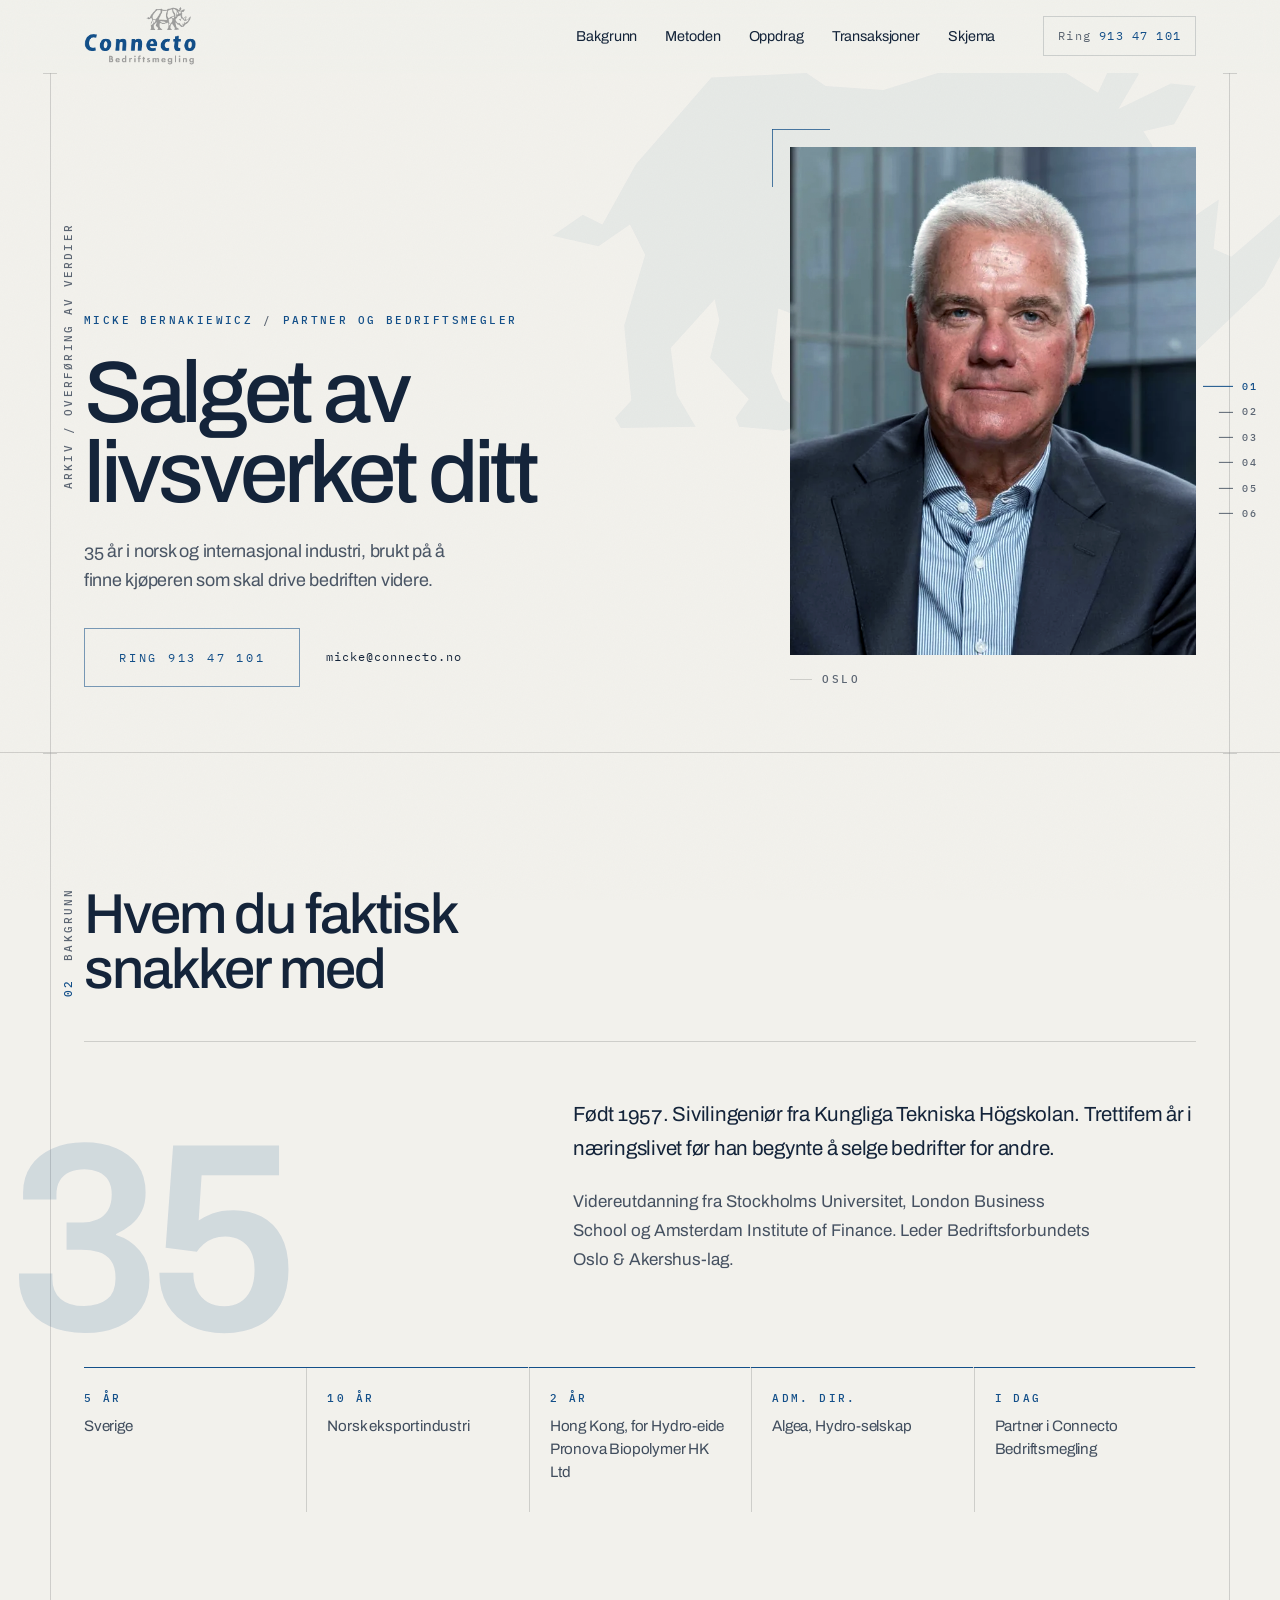
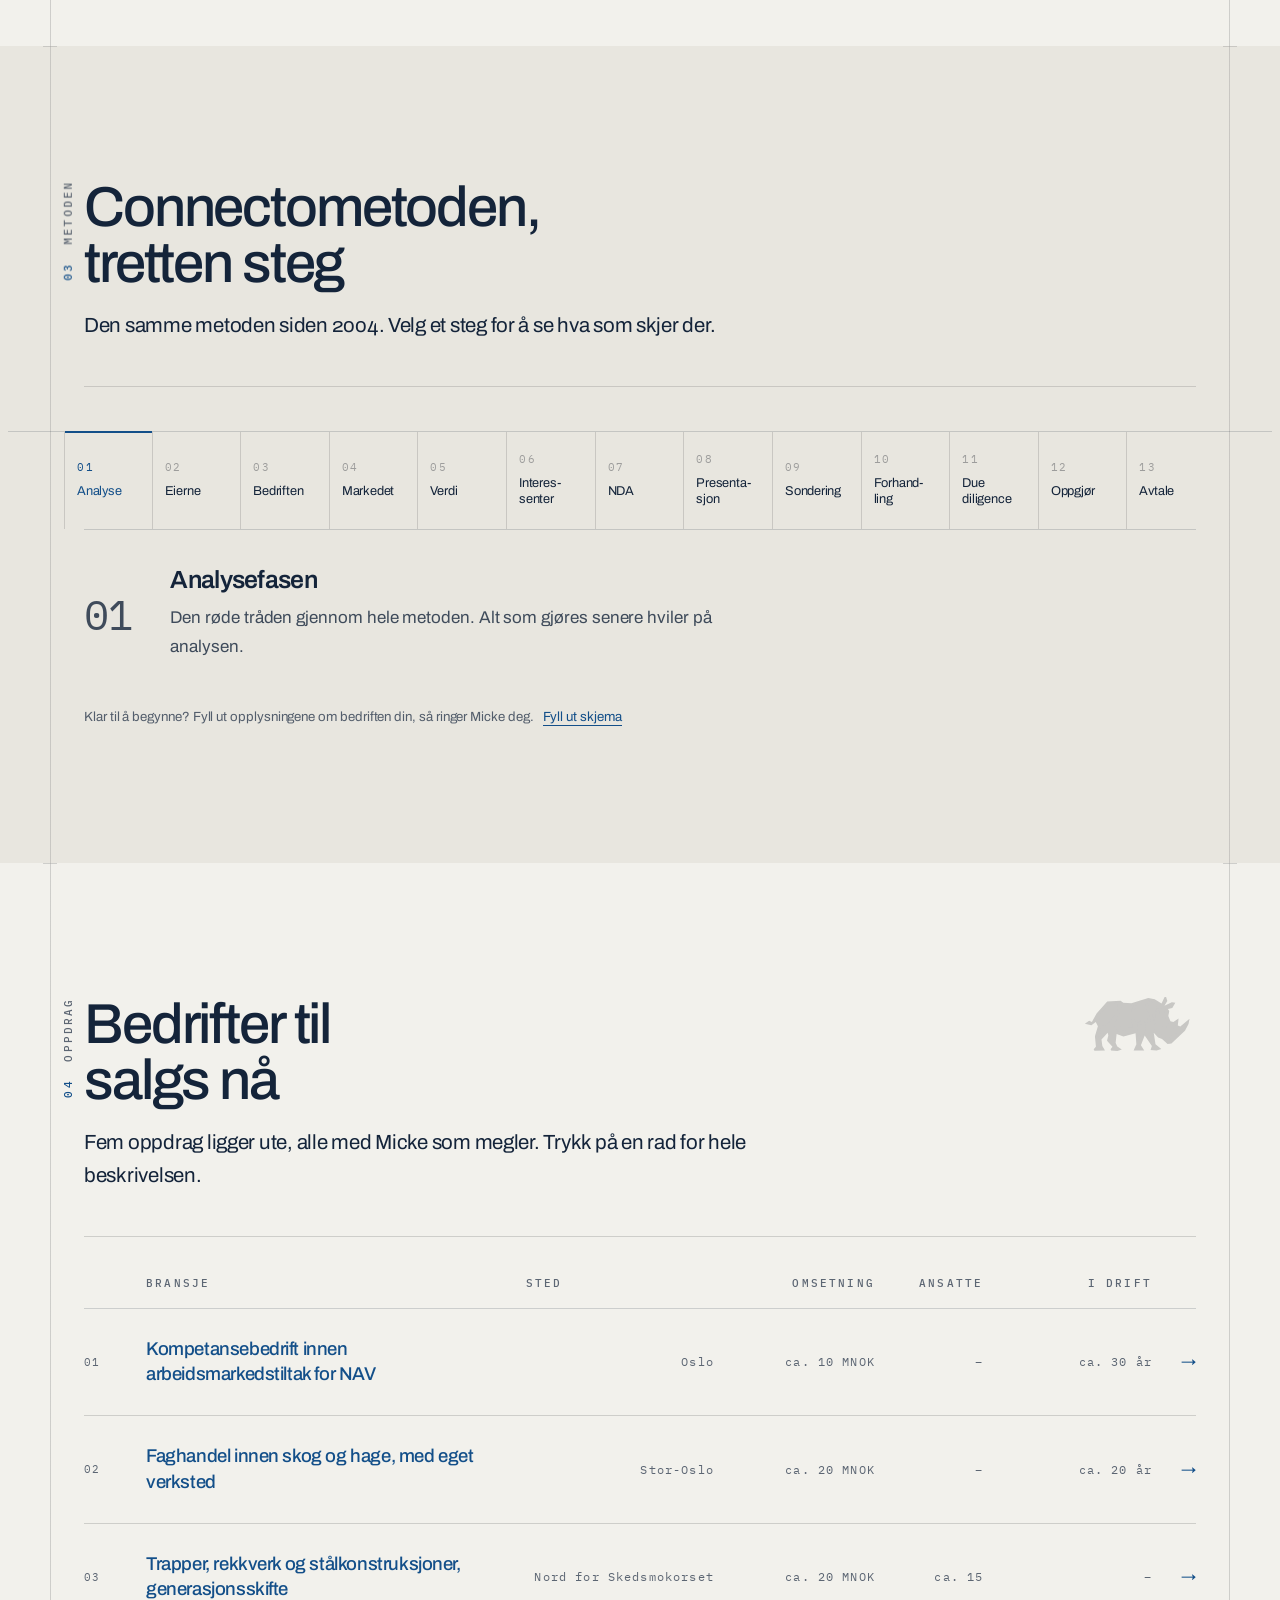
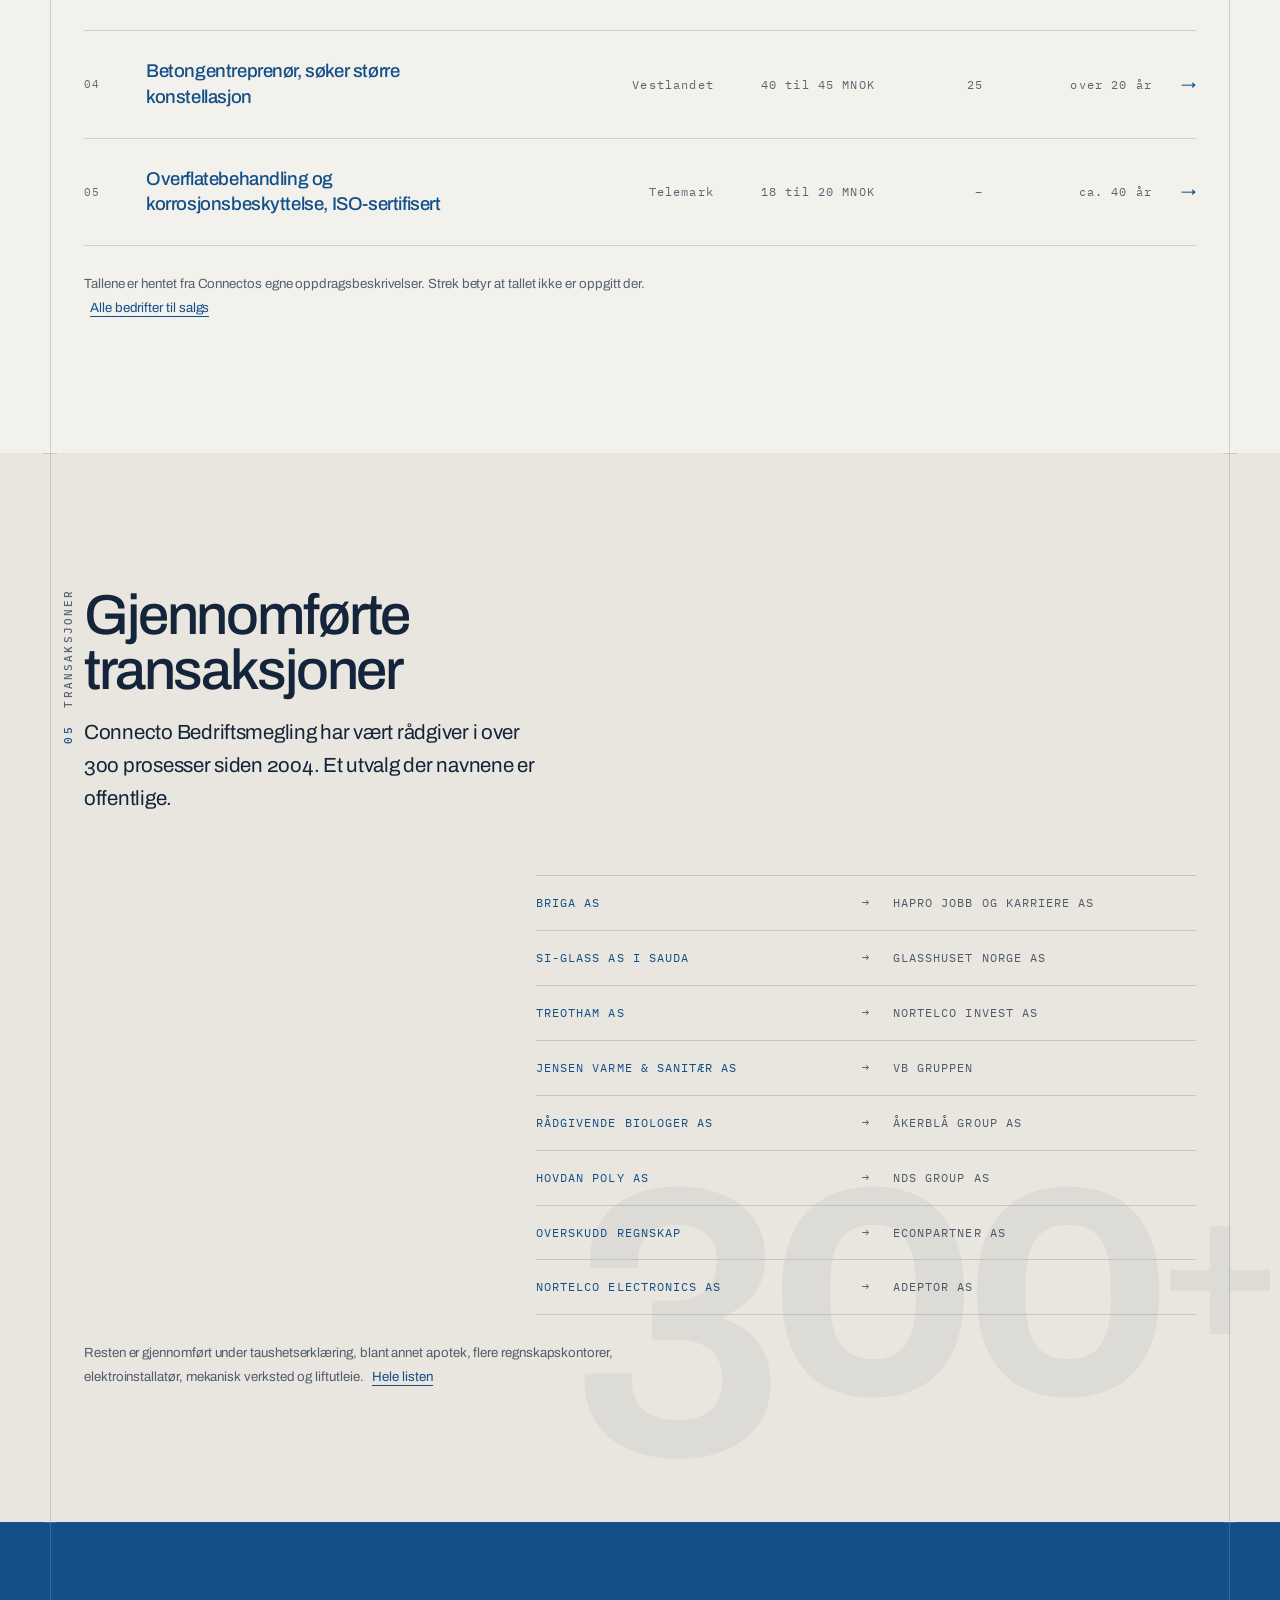
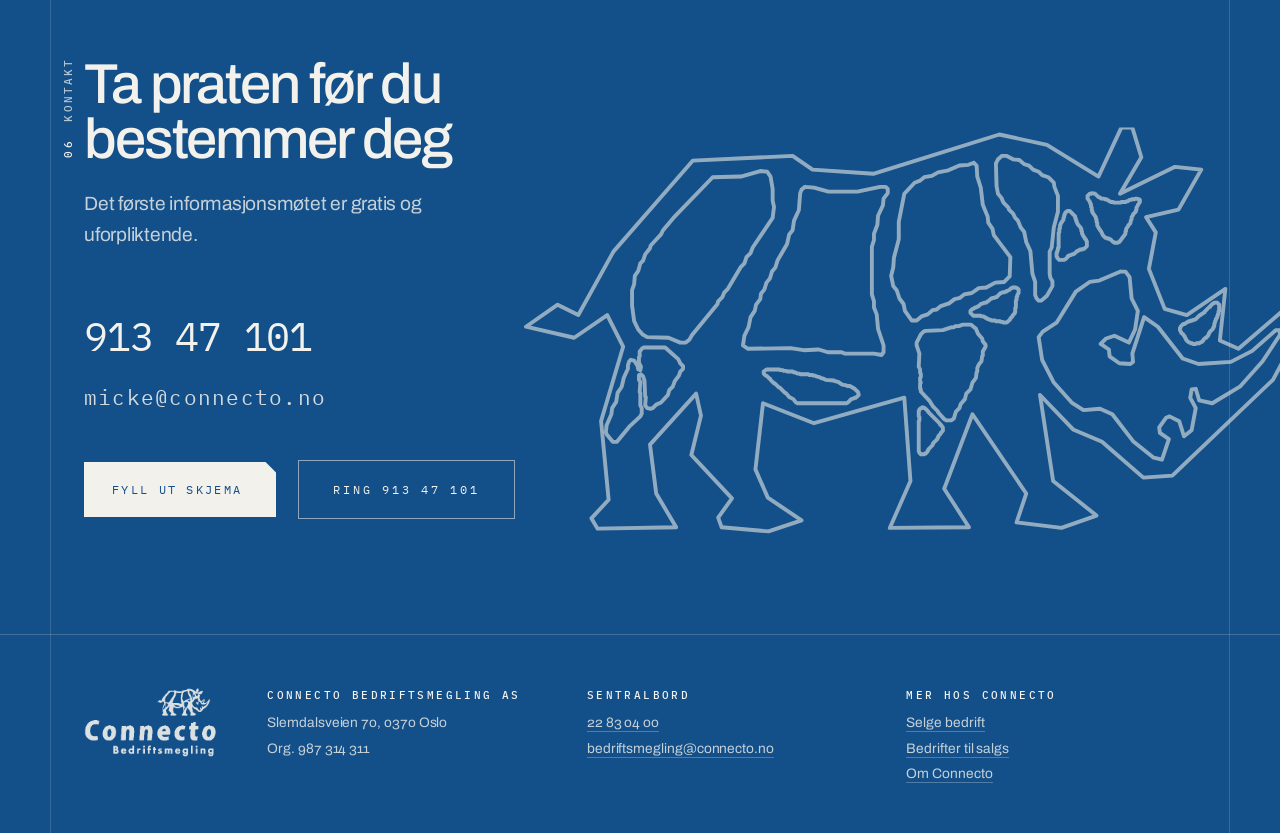
==== index.html @ c7e7b013 "Designutkast: profilside og selgerskjema for Micke Bernakiewicz" ====
<!doctype html>
<html lang="no">
<head>
<meta charset="utf-8">
<meta name="viewport" content="width=device-width, initial-scale=1">
<title>Micke Bernakiewicz, bedriftsmegler | Connecto Bedriftsmegling</title>
<meta name="description" content="Micke Bernakiewicz er partner og bedriftsmegler i Connecto Bedriftsmegling. 35 ar i norsk og internasjonal industri. Se aktive oppdrag, Connectometoden og ta kontakt direkte.">
<link rel="canonical" href="https://connecto.no/bedriftsmeglere/bedriftsmegler-micke-bernakiewicz/">
<meta property="og:type" content="profile">
<meta property="og:title" content="Micke Bernakiewicz, bedriftsmegler i Connecto">
<meta property="og:description" content="35 ar i norsk og internasjonal industri, brukt pa a finne kjoperen som skal drive bedriften videre.">
<meta property="og:image" content="https://connecto.no/bedriftsmeglere/bedriftsmegler-micke-bernakiewicz/assets/og.png">
<meta property="og:image:width" content="1200">
<meta property="og:image:height" content="630">
<meta property="og:url" content="https://connecto.no/bedriftsmeglere/bedriftsmegler-micke-bernakiewicz/">
<meta property="og:locale" content="nb_NO">
<meta name="robots" content="noindex, nofollow">
<meta name="theme-color" content="#F2F1EC">
<link rel="icon" href="assets/favicon.svg" type="image/svg+xml">
<link rel="icon" href="assets/favicon-32.png" sizes="32x32" type="image/png">
<link rel="apple-touch-icon" href="assets/apple-touch-icon.png" sizes="180x180">
<link rel="manifest" href="site.webmanifest">
<meta name="twitter:card" content="summary_large_image">
<meta name="twitter:title" content="Micke Bernakiewicz, bedriftsmegler i Connecto">
<meta name="twitter:description" content="35 ar i norsk og internasjonal industri, brukt pa a finne kjoperen som skal drive bedriften videre.">
<meta name="twitter:image" content="https://connecto.no/bedriftsmeglere/bedriftsmegler-micke-bernakiewicz/assets/og.png">
<link rel="preconnect" href="https://fonts.googleapis.com">
<link rel="preconnect" href="https://fonts.gstatic.com" crossorigin>
<link href="https://fonts.googleapis.com/css2?family=Archivo:wght@400;500;600;700&family=IBM+Plex+Mono:wght@400;500&display=swap" rel="stylesheet">
<link rel="stylesheet" href="styles.css">
<script type="application/ld+json">
{
  "@context": "https://schema.org",
  "@type": "Person",
  "name": "Micke Bernakiewicz",
  "jobTitle": "Partner og bedriftsmegler",
  "telephone": "+47 913 47 101",
  "email": "micke@connecto.no",
  "url": "https://connecto.no/bedriftsmeglere/bedriftsmegler-micke-bernakiewicz/",
  "image": "https://connecto.no/bedriftsmegling/wp-content/uploads/2022/09/Micke-Bernakiewicz-800x800.jpg",
  "alumniOf": [
    {"@type":"CollegeOrUniversity","name":"Kungliga Tekniska H\u00f6gskolan"},
    {"@type":"CollegeOrUniversity","name":"London Business School"},
    {"@type":"CollegeOrUniversity","name":"Amsterdam Institute of Finance"},
    {"@type":"CollegeOrUniversity","name":"Stockholms Universitet"}
  ],
  "worksFor": {
    "@type": "ProfessionalService",
    "name": "Connecto Bedriftsmegling AS",
    "identifier": "987314311",
    "foundingDate": "2004-09-14",
    "telephone": "+47 22 83 04 00",
    "email": "bedriftsmegling@connecto.no",
    "url": "https://connecto.no/",
    "areaServed": "NO",
    "address": {
      "@type": "PostalAddress",
      "streetAddress": "Slemdalsveien 70",
      "postalCode": "0370",
      "addressLocality": "Oslo",
      "addressCountry": "NO"
    }
  }
}
</script>
</head>
<body>

<a class="skip" href="#hovedinnhold">Hopp til innhold</a>

<header class="nav" id="nav">
  <div class="nav__in">
    <a class="nav__logo" href="https://connecto.no/" aria-label="Connecto Bedriftsmegling, til forsiden">
      <img src="assets/logo.png" alt="Connecto Bedriftsmegling" width="180" height="97">
    </a>
    <nav class="nav__links" aria-label="Seksjoner">
      <a href="#bakgrunn">Bakgrunn</a>
      <a href="#metoden">Metoden</a>
      <a href="#oppdrag">Oppdrag</a>
      <a href="#transaksjoner">Transaksjoner</a>
      <a href="skjema.html">Skjema</a>
    </nav>
    <a class="nav__tel" href="tel:+4791347101"><span class="nav__tel-lbl">Ring</span> 913 47 101</a>
  </div>
</header>

<aside class="railidx" aria-hidden="true">
  <ol>
    <li data-i="01"><span></span>01</li>
    <li data-i="02"><span></span>02</li>
    <li data-i="03"><span></span>03</li>
    <li data-i="04"><span></span>04</li>
    <li data-i="05"><span></span>05</li>
    <li data-i="06"><span></span>06</li>
  </ol>
</aside>

<main id="hovedinnhold">

<!-- 01 HERO ------------------------------------------------------------- -->
<section class="hero" id="hero" data-sec="01">
  <div class="hero__rail" aria-hidden="true">ARKIV / OVERF&Oslash;RING AV VERDIER</div>

  <div class="hero__wm" aria-hidden="true" data-layer="3"><svg viewBox="0 0 156 78" xmlns="http://www.w3.org/2000/svg" fill="currentColor" fill-rule="evenodd" aria-hidden="true" focusable="false"><path d="M147.00,29.38 134.50,40.12 131.12,38.62 132.12,29.25 125.12,34.00 121.12,32.88 118.25,25.62 119.50,19.00 117.75,16.25 123.62,14.88 127.75,7.62 123.00,7.12 113.00,12.00 116.88,5.38 115.25,0.00 113.25,0.00 109.12,8.88 99.75,3.12 91.12,1.25 68.25,8.38 57.25,7.62 53.62,5.12 35.50,6.00 21.12,22.50 14.75,34.00 11.00,32.12 5.25,36.12 14.00,38.12 20.00,34.00 22.88,39.75 18.88,53.25 20.25,67.50 17.12,70.88 18.25,72.75 32.50,72.50 28.88,66.38 27.75,57.50 36.12,48.25 37.00,52.25 35.25,59.38 42.62,67.25 40.12,70.75 40.75,72.50 49.25,73.25 55.25,71.25 49.12,67.12 46.88,62.00 48.25,50.00 57.50,53.62 73.88,49.00 75.00,64.12 71.25,72.62 85.62,72.50 81.12,65.50 86.25,52.00 96.00,66.38 94.25,71.62 102.38,72.62 108.75,70.38 100.88,64.12 98.50,48.50 104.50,54.75 109.75,57.00 117.25,63.50 122.50,63.12 140.75,45.75 145.62,36.62Z"/><path d="M113.12,26.12 114.00,26.12 114.75,27.12 115.12,31.00 116.25,33.25 115.75,36.62 114.62,39.00 112.00,37.75 110.50,38.25 109.50,39.25 111.00,40.25 111.12,41.50 112.88,42.75 114.88,42.88 115.38,42.50 115.25,41.00 117.38,34.38 119.88,36.12 124.38,41.88 127.25,42.88 133.12,42.50 137.00,40.50 141.25,36.75 142.00,36.75 142.00,37.62 138.88,42.38 134.75,47.00 129.75,50.00 127.38,49.50 126.75,47.38 126.00,47.50 125.75,49.00 126.75,50.88 126.00,54.88 124.62,56.00 123.75,53.25 122.00,52.38 121.38,52.62 120.12,54.38 120.25,55.38 121.88,56.50 120.62,60.25 119.12,59.88 115.38,56.88 111.62,52.00 109.38,51.00 106.38,51.25 104.25,49.88 101.00,46.25 98.88,42.12 98.25,38.00 99.00,37.00 101.50,35.38 105.00,29.75 107.50,28.00 109.25,27.75Z"/><path d="M55.88,10.75 57.50,10.88 60.12,11.62 65.38,11.62 69.50,10.75 70.50,10.75 70.88,11.12 70.88,11.88 70.12,12.88 70.00,14.12 69.12,16.00 69.00,17.62 68.38,19.25 68.38,20.38 68.00,21.62 68.00,30.25 68.38,31.50 68.38,32.62 68.88,33.88 69.12,36.50 70.12,39.50 70.12,40.75 69.75,41.25 68.38,41.00 63.12,41.00 62.50,40.75 60.00,40.75 58.38,40.25 55.62,40.38 53.25,40.00 45.50,40.12 44.62,39.50 44.88,37.75 45.62,36.25 46.00,34.38 46.75,33.25 47.00,32.12 47.75,31.12 47.88,30.12 48.50,29.38 48.88,28.12 49.50,27.38 49.88,26.12 50.50,25.38 50.88,24.12 52.62,21.12 53.00,19.38 53.62,18.62 53.88,16.88 54.75,15.00 55.00,11.88 55.25,11.25Z"/><path d="M49.00,8.00 49.62,8.88 50.00,11.12 50.00,13.25 50.25,14.38 50.00,16.38 46.38,21.75 46.00,22.75 45.25,23.50 44.88,24.62 44.25,25.25 41.88,29.25 41.25,29.88 40.88,30.75 40.12,31.50 40.00,32.00 35.38,37.62 34.88,38.50 34.25,39.00 33.25,39.00 31.12,38.12 27.25,38.00 26.38,37.50 25.62,36.62 24.88,35.12 24.50,32.25 24.50,29.50 24.88,28.38 25.00,26.88 25.62,26.00 26.00,24.62 26.50,24.12 26.88,23.00 27.75,21.88 27.88,21.38 29.75,19.38 30.12,18.62 32.00,16.38 39.12,9.00 44.25,8.88 47.75,7.88Z"/><path d="M86.50,6.38 87.00,6.88 87.12,8.88 87.75,10.88 88.12,14.00 89.00,16.12 89.12,17.25 89.88,18.38 90.12,19.50 93.12,23.50 93.00,27.00 92.00,28.00 90.38,28.12 88.75,29.00 87.38,29.12 86.12,30.00 84.75,30.25 84.00,30.88 83.00,31.12 82.00,31.88 80.50,32.38 79.75,33.00 79.00,33.12 78.12,33.88 77.00,34.25 76.12,35.00 75.25,35.00 74.00,33.25 73.75,32.00 73.00,31.00 72.50,29.50 71.88,28.75 71.50,26.88 71.88,25.38 72.00,23.62 72.88,20.25 72.88,17.12 73.88,12.00 75.75,10.00 76.75,9.62 77.50,9.00 78.88,8.75 80.00,8.12 81.88,7.75 83.88,6.88 85.50,6.75Z"/><path d="M91.62,5.12 92.38,5.12 93.62,5.75 94.75,5.88 95.62,6.62 96.50,6.88 97.25,7.62 98.25,8.00 98.88,8.62 100.00,9.00 101.00,10.00 101.12,10.75 101.75,12.38 101.75,15.25 101.00,18.12 100.62,21.75 100.25,22.50 100.25,26.50 100.38,27.25 100.75,27.88 100.75,28.75 99.75,30.50 98.75,31.38 98.25,31.38 97.88,31.00 97.62,30.38 97.62,28.00 97.12,26.50 96.75,22.38 96.00,20.75 95.62,18.88 95.00,18.12 94.50,16.88 94.00,16.38 93.62,15.62 92.88,14.88 92.75,14.50 91.88,13.62 91.50,12.75 90.88,12.00 90.62,10.62 90.50,6.50 90.88,5.75Z"/><path d="M86.00,35.75 86.88,36.50 87.25,37.38 88.00,38.25 88.12,38.75 88.62,39.38 88.62,39.75 88.12,40.62 88.12,41.38 88.00,41.50 87.88,42.38 87.38,43.00 87.12,43.62 87.12,44.25 87.00,44.38 86.88,45.38 86.25,46.25 85.88,47.50 85.12,48.25 84.88,49.25 84.12,50.12 83.88,50.88 83.25,51.50 82.88,52.75 82.38,53.12 81.50,53.12 81.12,52.88 80.00,51.62 80.00,51.50 79.12,50.62 78.50,49.62 76.88,47.88 76.88,47.50 76.75,47.38 76.75,46.38 76.88,46.25 76.75,46.00 76.75,45.38 76.88,45.25 76.88,44.62 76.75,44.50 76.75,43.88 76.50,43.38 76.62,41.00 76.12,39.50 76.12,39.00 76.88,37.50 77.38,37.00 77.75,36.88 80.88,36.75 82.38,36.25 82.75,36.25 83.25,36.00 83.75,36.00 84.50,35.75Z"/><path d="M32.88,42.00 33.25,42.75 33.75,43.25 33.75,43.75 33.25,44.25 33.00,45.00 32.25,46.00 31.88,47.00 31.25,47.62 31.00,48.50 29.75,49.88 28.88,50.25 28.25,50.88 27.88,51.00 27.25,50.88 26.88,50.38 27.00,48.88 26.88,48.75 26.75,45.88 26.50,45.12 26.12,44.75 25.75,44.88 25.75,45.75 26.00,46.12 25.88,48.00 26.00,48.12 26.00,50.38 26.25,50.88 26.25,51.88 26.00,52.38 24.00,54.25 21.75,57.00 21.00,57.00 19.88,55.62 19.75,55.25 19.88,54.00 20.75,52.00 20.88,50.88 21.62,49.75 21.88,48.12 22.62,47.00 23.00,45.38 23.75,43.75 23.75,43.12 24.00,42.38 24.25,42.12 24.88,42.25 25.50,43.25 25.62,43.88 26.00,44.00 26.12,43.38 25.75,42.62 25.75,41.62 25.88,41.50 25.88,40.62 26.38,40.00 26.62,39.88 30.50,39.88Z"/><path d="M48.38,44.25 48.88,43.88 51.25,43.88 51.38,44.00 51.88,44.00 52.00,44.12 52.50,44.12 52.62,44.25 53.62,44.25 53.75,44.38 54.00,44.38 54.50,44.62 54.88,44.62 55.00,44.75 56.50,44.75 56.62,44.88 57.25,44.88 57.38,45.00 57.75,45.00 57.88,45.12 58.50,45.25 58.88,45.50 59.12,45.50 59.62,45.75 61.12,45.88 61.25,46.00 61.88,46.12 62.62,46.62 63.38,46.75 63.50,46.88 64.00,46.88 64.88,47.38 65.50,48.00 65.62,48.50 65.12,49.00 64.88,49.00 64.75,49.12 64.25,49.25 63.62,49.88 63.38,50.00 54.50,50.00 54.25,49.88 53.75,49.25 53.00,48.88 52.38,48.12 52.25,48.12 51.25,47.12 51.12,47.12 50.38,46.38 50.25,46.38 49.62,45.75 49.50,45.50 49.38,45.50 48.88,45.00 48.75,45.00 48.38,44.62Z"/><path d="M107.50,12.00 107.75,12.00 107.88,11.88 108.50,12.00 109.12,12.62 109.25,12.62 109.62,12.88 110.12,12.88 110.25,13.00 110.50,13.00 111.38,13.50 111.75,13.50 111.88,13.62 113.12,13.62 113.25,13.50 114.00,13.50 114.12,13.38 114.38,13.38 114.75,13.12 115.00,13.12 115.12,13.00 115.62,13.00 115.75,12.88 116.12,12.88 116.25,13.00 116.50,13.00 116.62,13.12 116.62,13.50 116.25,14.00 116.25,14.12 116.00,14.50 116.00,14.88 115.88,15.00 115.88,15.25 115.38,15.75 115.38,15.88 115.12,16.25 115.12,16.62 115.00,16.75 114.88,17.38 114.50,17.75 114.50,17.88 114.12,18.38 114.12,18.75 114.00,18.88 114.00,19.25 112.88,20.75 112.75,20.75 112.62,20.88 112.00,20.88 111.88,20.75 111.75,20.75 111.25,20.25 111.12,20.25 111.00,20.12 110.75,20.12 110.62,20.00 110.38,20.00 109.88,19.50 109.62,18.88 109.38,18.62 109.38,18.50 109.12,18.25 109.12,18.12 108.88,17.75 108.88,17.25 108.75,17.12 108.75,16.62 108.62,16.50 108.62,16.25 108.00,15.38 108.00,15.12 107.88,15.00 107.88,14.50 107.75,14.38 107.75,13.88 107.62,13.75 107.50,13.38 107.12,12.88 107.12,12.38Z"/><path d="M94.62,29.38 94.62,30.00 94.38,30.38 94.38,30.62 94.25,30.75 94.25,31.25 94.12,31.38 94.12,32.62 94.00,32.75 94.00,33.50 93.88,33.62 93.88,33.75 93.50,34.12 93.50,34.25 93.12,34.62 93.12,34.75 92.62,35.25 92.50,35.25 92.38,35.38 91.88,35.38 91.75,35.25 91.38,35.25 91.25,35.12 90.50,35.12 90.38,35.00 89.75,35.00 89.62,34.88 89.38,34.88 89.25,34.75 89.00,34.75 88.75,34.50 88.62,34.50 88.25,34.25 87.88,34.25 87.75,34.12 86.38,34.12 85.88,33.62 85.88,33.25 86.25,32.88 86.38,32.88 86.75,32.62 87.00,32.62 87.25,32.38 87.38,32.38 87.75,32.00 87.88,32.00 88.00,31.88 88.25,31.88 88.38,31.75 88.75,31.75 89.00,31.50 89.12,31.50 89.62,31.00 89.75,31.00 89.88,30.88 90.25,30.88 90.38,30.75 90.62,30.75 91.38,30.00 91.50,30.00 91.62,29.88 92.00,29.88 92.12,29.75 92.38,29.75 92.50,29.62 92.88,29.50 93.25,29.12 93.38,29.12 93.50,29.00 94.12,29.00 94.25,29.12 94.38,29.12Z"/><path d="M103.88,15.12 104.88,16.12 104.88,16.38 105.00,16.50 105.00,16.75 105.12,16.88 105.12,17.12 105.25,17.25 105.25,17.38 105.38,17.50 105.38,17.62 105.88,18.12 105.88,18.25 106.00,18.38 106.00,18.75 106.12,18.88 106.12,19.25 106.25,19.38 106.25,19.50 106.38,19.62 106.38,19.75 106.62,20.00 106.62,20.12 106.88,20.38 106.88,20.50 107.00,20.62 107.00,21.50 106.50,22.00 106.25,22.00 106.12,22.12 105.75,22.12 105.62,22.25 105.50,22.25 105.38,22.38 105.25,22.38 104.75,22.88 104.62,22.88 104.50,23.00 104.25,23.00 104.12,23.12 103.88,23.12 103.75,23.25 103.62,23.25 103.50,23.38 103.50,23.50 103.12,23.88 103.00,23.88 102.88,24.00 102.00,24.00 101.62,23.62 101.62,23.50 101.50,23.38 101.50,22.75 101.62,22.62 101.62,22.38 101.75,22.25 101.75,21.88 101.88,21.75 101.88,19.12 102.00,19.00 102.00,18.38 102.12,18.25 102.12,17.75 102.25,17.62 102.25,17.38 102.50,17.12 102.50,17.00 102.75,16.75 102.75,16.38 102.88,16.25 102.88,15.88 103.00,15.75 103.00,15.62 103.12,15.50 103.12,15.38 103.50,15.12Z"/><path d="M130.62,31.75 131.00,32.12 131.00,33.25 130.88,33.38 130.88,33.75 130.75,33.88 130.75,34.12 130.62,34.25 130.62,34.50 130.38,34.75 130.38,35.00 130.25,35.12 130.25,35.38 130.12,35.50 130.12,36.00 130.00,36.12 130.00,36.25 129.88,36.38 129.88,36.50 129.25,37.12 129.25,37.25 129.12,37.38 129.12,37.50 129.00,37.62 129.00,37.75 128.62,38.12 128.50,38.12 128.12,38.50 128.12,38.62 127.88,38.88 127.75,38.88 127.38,39.12 126.88,39.12 126.75,39.25 126.25,39.25 126.12,39.12 125.88,39.12 125.75,39.00 125.62,39.00 125.50,38.88 125.38,38.88 125.00,38.50 125.00,38.38 124.88,38.25 124.88,38.12 124.75,38.00 124.75,37.88 124.50,37.62 124.50,37.50 124.12,37.25 124.12,37.12 123.88,36.75 123.88,36.38 124.00,36.25 124.00,36.12 124.50,35.62 124.75,35.62 125.50,35.12 125.75,35.12 125.88,35.00 126.12,35.00 126.25,34.88 126.50,34.88 126.62,34.75 126.75,34.75 127.50,34.00 127.62,34.00 127.88,33.75 128.00,33.75 128.25,33.50 128.38,33.50 128.38,33.38 129.25,32.50 129.38,32.50 129.38,32.38 129.88,31.88 130.00,31.88 130.12,31.75Z"/><path d="M77.12,50.75 77.38,50.75 77.50,50.88 77.62,50.88 78.25,51.50 78.25,51.62 80.38,53.75 80.38,53.88 80.50,53.88 80.62,54.00 80.62,54.12 80.88,54.38 80.88,55.00 80.50,55.38 80.50,55.50 80.12,55.88 80.12,56.00 80.00,56.12 80.00,56.25 79.88,56.38 79.88,56.50 79.12,57.25 79.12,57.38 79.00,57.50 79.00,57.62 78.25,58.38 78.25,58.50 78.12,58.62 78.12,58.75 77.75,59.12 77.62,59.12 77.50,59.25 76.88,59.25 76.62,59.00 76.62,58.88 76.50,58.75 76.50,53.25 76.62,53.12 76.62,52.50 76.50,52.38 76.50,51.38 76.62,51.25 76.62,51.12 76.88,50.88 77.00,50.88Z"/></svg></div>

  <div class="hero__in">
    <div class="hero__text" data-layer="2">
      <p class="kick">Micke Bernakiewicz<span class="kick__d">/</span>Partner og bedriftsmegler</p>
      <h1>Salget av<br>livsverket ditt</h1>
      <p class="hero__sub">35 &aring;r i norsk og internasjonal industri, brukt p&aring; &aring; finne kj&oslash;peren som skal drive bedriften videre.</p>
      <div class="hero__cta">
        <a class="stamp" href="tel:+4791347101">
          <span class="stamp__l">Ring 913 47 101</span>
          <span class="stamp__b" aria-hidden="true"></span>
        </a>
        <a class="readout" href="mailto:micke@connecto.no">
          <span class="readout__t" data-t="micke@connecto.no">micke@connecto.no</span>
        </a>
      </div>
    </div>

    <figure class="hero__fig" data-layer="1">
      <picture>
        <source srcset="assets/micke-portrait.webp" type="image/webp">
        <img src="assets/micke-portrait.jpg" width="640" height="800"
             alt="Micke Bernakiewicz, partner og bedriftsmegler i Connecto Bedriftsmegling" fetchpriority="high">
      </picture>
      <figcaption>Oslo</figcaption>
    </figure>
  </div>

  <hr class="rule rule--wide">
</section>

<!-- 02 BAKGRUNN --------------------------------------------------------- -->
<section class="sec bakgrunn" id="bakgrunn" data-sec="02">
  <div class="wrap">
    <p class="secno">02<span>Bakgrunn</span></p>
    <h2>Hvem du faktisk<br>snakker med</h2>
    <hr class="rule">

    <div class="bak__grid">
      <div class="bak__num" aria-hidden="true">35</div>
      <div class="bak__body">
        <p class="lead">F&oslash;dt 1957. Sivilingeni&oslash;r fra Kungliga Tekniska H&ouml;gskolan. Trettifem &aring;r i n&aelig;ringslivet f&oslash;r han begynte &aring; selge bedrifter for andre.</p>
        <p>Videreutdanning fra Stockholms Universitet, London Business School og Amsterdam Institute of Finance. Leder Bedriftsforbundets Oslo &amp; Akershus-lag.</p>
      </div>
    </div>

    <ol class="tl">
      <li><span class="tl__k">5 &aring;r</span><span class="tl__v">Sverige</span></li>
      <li><span class="tl__k">10 &aring;r</span><span class="tl__v">Norsk eksportindustri</span></li>
      <li><span class="tl__k">2 &aring;r</span><span class="tl__v">Hong Kong, for Hydro-eide Pronova Biopolymer HK Ltd</span></li>
      <li><span class="tl__k">Adm. dir.</span><span class="tl__v">Algea, Hydro-selskap</span></li>
      <li><span class="tl__k">I dag</span><span class="tl__v">Partner i Connecto Bedriftsmegling</span></li>
    </ol>
  </div>
</section>

<!-- 03 METODEN ---------------------------------------------------------- -->
<section class="sec metoden band" id="metoden" data-sec="03">
  <div class="wrap">
    <p class="secno">03<span>Metoden</span></p>
    <h2>Connectometoden,<br>tretten steg</h2>
    <p class="lead lead--tight">Den samme metoden siden 2004. Velg et steg for &aring; se hva som skjer der.</p>
    <hr class="rule">

    <div class="steps" role="tablist" aria-label="Stegene i Connectometoden">
      <button role="tab" aria-selected="true"  data-n="01" data-navn="Analysefasen"        data-d="Den r&oslash;de tr&aring;den gjennom hele metoden. Alt som gj&oslash;res senere hviler p&aring; analysen.">01<em>Analyse</em></button>
      <button role="tab" aria-selected="false" data-n="02" data-navn="Hva &oslash;nsker eierne?" data-d="Prosessen starter med intervjuer og innsamling av informasjon om hva eierne faktisk vil oppn&aring;.">02<em>Eierne</em></button>
      <button role="tab" aria-selected="false" data-n="03" data-navn="Forst&aring; bedriften"   data-d="Intervjuer og sp&oslash;rreskjema kartlegger driverne i selskapet, styrker, svakheter og hva som skal til for &aring; utl&oslash;se potensialet.">03<em>Bedriften</em></button>
      <button role="tab" aria-selected="false" data-n="04" data-navn="Markedet"             data-d="Posisjon, konkurrenter og kunder kartlegges, sammen med hvem som kan t&aelig;nkes &aring; v&aelig;re interessert.">04<em>Markedet</em></button>
      <button role="tab" aria-selected="false" data-n="05" data-navn="Verdivurdering"       data-d="Verdivurdering, prising og markedspris er tre helt forskjellige ting. Her skilles de fra hverandre.">05<em>Verdi</em></button>
      <button role="tab" aria-selected="false" data-n="06" data-navn="Interessenter"        data-d="En anonymisert teaser p&aring; &eacute;n A4-side brukes til &aring; kontakte aktuelle kj&oslash;pere og partnere gjennom flere kanaler.">06<em>Interes&shy;senter</em></button>
      <button role="tab" aria-selected="false" data-n="07" data-navn="Konfidensialitet"     data-d="Interessenter m&aring; godkjennes av oppdragsgiver og signere taushetserkl&aelig;ring f&oslash;r de f&aring;r se noe mer.">07<em>NDA</em></button>
      <button role="tab" aria-selected="false" data-n="08" data-navn="Bedriftspresentasjonen" data-d="Gir n&oslash;kkelinformasjonen, og viser fremtidige muligheter sammen med b&aring;de styrker og svakheter.">08<em>Presenta&shy;sjon</em></button>
      <button role="tab" aria-selected="false" data-n="09" data-navn="Sonderingsm&oslash;ter" data-d="Connecto er m&oslash;teleder sammen med oppdragsgiver i m&oslash;tene med interessentene.">09<em>Sondering</em></button>
      <button role="tab" aria-selected="false" data-n="10" data-navn="Forhandlinger"        data-d="Bistand med verdifordeling og verdiskaping, bygget p&aring; erfaring fra flere hundre prosesser.">10<em>Forhand&shy;ling</em></button>
      <button role="tab" aria-selected="false" data-n="11" data-navn="Due diligence"        data-d="Kj&oslash;per verifiserer at bedriften stemmer med det selger har oppgitt. Det reduserer risikoen for krav i etterkant.">11<em>Due diligence</em></button>
      <button role="tab" aria-selected="false" data-n="12" data-navn="Oppgj&oslash;rsform"   data-d="Modeller og l&oslash;sninger for oppgj&oslash;ret, hentet fra erfaring med bransjen selskapet st&aring;r i.">12<em>Oppgj&oslash;r</em></button>
      <button role="tab" aria-selected="false" data-n="13" data-navn="Avtale"               data-d="Advokat anbefales. Kompleksiteten avhenger av type bedrift, st&oslash;rrelse og hva partene selv &oslash;nsker.">13<em>Avtale</em></button>
    </div>

    <div class="stepout" role="tabpanel" aria-live="polite">
      <p class="stepout__n"><span data-out="n">01</span></p>
      <div>
        <h3 data-out="navn">Analysefasen</h3>
        <p data-out="d">Den r&oslash;de tr&aring;den gjennom hele metoden. Alt som gj&oslash;res senere hviler p&aring; analysen.</p>
      </div>
    </div>

    <p class="fine sk-inn">Klar til &aring; begynne? Fyll ut opplysningene om bedriften din, s&aring; ringer Micke deg.
      <a class="ul" href="skjema.html">Fyll ut skjema</a></p>
  </div>
</section>

<!-- 04 OPPDRAG ---------------------------------------------------------- -->
<section class="sec oppdrag" id="oppdrag" data-sec="04">
  <div class="wrap">
    <div class="opp__head">
      <div>
        <p class="secno">04<span>Oppdrag</span></p>
        <h2>Bedrifter til<br>salgs n&aring;</h2>
      </div>
      <div class="opp__stamp" aria-hidden="true"><svg viewBox="0 0 156 78" xmlns="http://www.w3.org/2000/svg" fill="currentColor" fill-rule="evenodd" aria-hidden="true" focusable="false"><path d="M147.00,29.38 134.50,40.12 131.12,38.62 132.12,29.25 125.12,34.00 121.12,32.88 118.25,25.62 119.50,19.00 117.75,16.25 123.62,14.88 127.75,7.62 123.00,7.12 113.00,12.00 116.88,5.38 115.25,0.00 113.25,0.00 109.12,8.88 99.75,3.12 91.12,1.25 68.25,8.38 57.25,7.62 53.62,5.12 35.50,6.00 21.12,22.50 14.75,34.00 11.00,32.12 5.25,36.12 14.00,38.12 20.00,34.00 22.88,39.75 18.88,53.25 20.25,67.50 17.12,70.88 18.25,72.75 32.50,72.50 28.88,66.38 27.75,57.50 36.12,48.25 37.00,52.25 35.25,59.38 42.62,67.25 40.12,70.75 40.75,72.50 49.25,73.25 55.25,71.25 49.12,67.12 46.88,62.00 48.25,50.00 57.50,53.62 73.88,49.00 75.00,64.12 71.25,72.62 85.62,72.50 81.12,65.50 86.25,52.00 96.00,66.38 94.25,71.62 102.38,72.62 108.75,70.38 100.88,64.12 98.50,48.50 104.50,54.75 109.75,57.00 117.25,63.50 122.50,63.12 140.75,45.75 145.62,36.62Z"/><path d="M113.12,26.12 114.00,26.12 114.75,27.12 115.12,31.00 116.25,33.25 115.75,36.62 114.62,39.00 112.00,37.75 110.50,38.25 109.50,39.25 111.00,40.25 111.12,41.50 112.88,42.75 114.88,42.88 115.38,42.50 115.25,41.00 117.38,34.38 119.88,36.12 124.38,41.88 127.25,42.88 133.12,42.50 137.00,40.50 141.25,36.75 142.00,36.75 142.00,37.62 138.88,42.38 134.75,47.00 129.75,50.00 127.38,49.50 126.75,47.38 126.00,47.50 125.75,49.00 126.75,50.88 126.00,54.88 124.62,56.00 123.75,53.25 122.00,52.38 121.38,52.62 120.12,54.38 120.25,55.38 121.88,56.50 120.62,60.25 119.12,59.88 115.38,56.88 111.62,52.00 109.38,51.00 106.38,51.25 104.25,49.88 101.00,46.25 98.88,42.12 98.25,38.00 99.00,37.00 101.50,35.38 105.00,29.75 107.50,28.00 109.25,27.75Z"/><path d="M55.88,10.75 57.50,10.88 60.12,11.62 65.38,11.62 69.50,10.75 70.50,10.75 70.88,11.12 70.88,11.88 70.12,12.88 70.00,14.12 69.12,16.00 69.00,17.62 68.38,19.25 68.38,20.38 68.00,21.62 68.00,30.25 68.38,31.50 68.38,32.62 68.88,33.88 69.12,36.50 70.12,39.50 70.12,40.75 69.75,41.25 68.38,41.00 63.12,41.00 62.50,40.75 60.00,40.75 58.38,40.25 55.62,40.38 53.25,40.00 45.50,40.12 44.62,39.50 44.88,37.75 45.62,36.25 46.00,34.38 46.75,33.25 47.00,32.12 47.75,31.12 47.88,30.12 48.50,29.38 48.88,28.12 49.50,27.38 49.88,26.12 50.50,25.38 50.88,24.12 52.62,21.12 53.00,19.38 53.62,18.62 53.88,16.88 54.75,15.00 55.00,11.88 55.25,11.25Z"/><path d="M49.00,8.00 49.62,8.88 50.00,11.12 50.00,13.25 50.25,14.38 50.00,16.38 46.38,21.75 46.00,22.75 45.25,23.50 44.88,24.62 44.25,25.25 41.88,29.25 41.25,29.88 40.88,30.75 40.12,31.50 40.00,32.00 35.38,37.62 34.88,38.50 34.25,39.00 33.25,39.00 31.12,38.12 27.25,38.00 26.38,37.50 25.62,36.62 24.88,35.12 24.50,32.25 24.50,29.50 24.88,28.38 25.00,26.88 25.62,26.00 26.00,24.62 26.50,24.12 26.88,23.00 27.75,21.88 27.88,21.38 29.75,19.38 30.12,18.62 32.00,16.38 39.12,9.00 44.25,8.88 47.75,7.88Z"/><path d="M86.50,6.38 87.00,6.88 87.12,8.88 87.75,10.88 88.12,14.00 89.00,16.12 89.12,17.25 89.88,18.38 90.12,19.50 93.12,23.50 93.00,27.00 92.00,28.00 90.38,28.12 88.75,29.00 87.38,29.12 86.12,30.00 84.75,30.25 84.00,30.88 83.00,31.12 82.00,31.88 80.50,32.38 79.75,33.00 79.00,33.12 78.12,33.88 77.00,34.25 76.12,35.00 75.25,35.00 74.00,33.25 73.75,32.00 73.00,31.00 72.50,29.50 71.88,28.75 71.50,26.88 71.88,25.38 72.00,23.62 72.88,20.25 72.88,17.12 73.88,12.00 75.75,10.00 76.75,9.62 77.50,9.00 78.88,8.75 80.00,8.12 81.88,7.75 83.88,6.88 85.50,6.75Z"/><path d="M91.62,5.12 92.38,5.12 93.62,5.75 94.75,5.88 95.62,6.62 96.50,6.88 97.25,7.62 98.25,8.00 98.88,8.62 100.00,9.00 101.00,10.00 101.12,10.75 101.75,12.38 101.75,15.25 101.00,18.12 100.62,21.75 100.25,22.50 100.25,26.50 100.38,27.25 100.75,27.88 100.75,28.75 99.75,30.50 98.75,31.38 98.25,31.38 97.88,31.00 97.62,30.38 97.62,28.00 97.12,26.50 96.75,22.38 96.00,20.75 95.62,18.88 95.00,18.12 94.50,16.88 94.00,16.38 93.62,15.62 92.88,14.88 92.75,14.50 91.88,13.62 91.50,12.75 90.88,12.00 90.62,10.62 90.50,6.50 90.88,5.75Z"/><path d="M86.00,35.75 86.88,36.50 87.25,37.38 88.00,38.25 88.12,38.75 88.62,39.38 88.62,39.75 88.12,40.62 88.12,41.38 88.00,41.50 87.88,42.38 87.38,43.00 87.12,43.62 87.12,44.25 87.00,44.38 86.88,45.38 86.25,46.25 85.88,47.50 85.12,48.25 84.88,49.25 84.12,50.12 83.88,50.88 83.25,51.50 82.88,52.75 82.38,53.12 81.50,53.12 81.12,52.88 80.00,51.62 80.00,51.50 79.12,50.62 78.50,49.62 76.88,47.88 76.88,47.50 76.75,47.38 76.75,46.38 76.88,46.25 76.75,46.00 76.75,45.38 76.88,45.25 76.88,44.62 76.75,44.50 76.75,43.88 76.50,43.38 76.62,41.00 76.12,39.50 76.12,39.00 76.88,37.50 77.38,37.00 77.75,36.88 80.88,36.75 82.38,36.25 82.75,36.25 83.25,36.00 83.75,36.00 84.50,35.75Z"/><path d="M32.88,42.00 33.25,42.75 33.75,43.25 33.75,43.75 33.25,44.25 33.00,45.00 32.25,46.00 31.88,47.00 31.25,47.62 31.00,48.50 29.75,49.88 28.88,50.25 28.25,50.88 27.88,51.00 27.25,50.88 26.88,50.38 27.00,48.88 26.88,48.75 26.75,45.88 26.50,45.12 26.12,44.75 25.75,44.88 25.75,45.75 26.00,46.12 25.88,48.00 26.00,48.12 26.00,50.38 26.25,50.88 26.25,51.88 26.00,52.38 24.00,54.25 21.75,57.00 21.00,57.00 19.88,55.62 19.75,55.25 19.88,54.00 20.75,52.00 20.88,50.88 21.62,49.75 21.88,48.12 22.62,47.00 23.00,45.38 23.75,43.75 23.75,43.12 24.00,42.38 24.25,42.12 24.88,42.25 25.50,43.25 25.62,43.88 26.00,44.00 26.12,43.38 25.75,42.62 25.75,41.62 25.88,41.50 25.88,40.62 26.38,40.00 26.62,39.88 30.50,39.88Z"/><path d="M48.38,44.25 48.88,43.88 51.25,43.88 51.38,44.00 51.88,44.00 52.00,44.12 52.50,44.12 52.62,44.25 53.62,44.25 53.75,44.38 54.00,44.38 54.50,44.62 54.88,44.62 55.00,44.75 56.50,44.75 56.62,44.88 57.25,44.88 57.38,45.00 57.75,45.00 57.88,45.12 58.50,45.25 58.88,45.50 59.12,45.50 59.62,45.75 61.12,45.88 61.25,46.00 61.88,46.12 62.62,46.62 63.38,46.75 63.50,46.88 64.00,46.88 64.88,47.38 65.50,48.00 65.62,48.50 65.12,49.00 64.88,49.00 64.75,49.12 64.25,49.25 63.62,49.88 63.38,50.00 54.50,50.00 54.25,49.88 53.75,49.25 53.00,48.88 52.38,48.12 52.25,48.12 51.25,47.12 51.12,47.12 50.38,46.38 50.25,46.38 49.62,45.75 49.50,45.50 49.38,45.50 48.88,45.00 48.75,45.00 48.38,44.62Z"/><path d="M107.50,12.00 107.75,12.00 107.88,11.88 108.50,12.00 109.12,12.62 109.25,12.62 109.62,12.88 110.12,12.88 110.25,13.00 110.50,13.00 111.38,13.50 111.75,13.50 111.88,13.62 113.12,13.62 113.25,13.50 114.00,13.50 114.12,13.38 114.38,13.38 114.75,13.12 115.00,13.12 115.12,13.00 115.62,13.00 115.75,12.88 116.12,12.88 116.25,13.00 116.50,13.00 116.62,13.12 116.62,13.50 116.25,14.00 116.25,14.12 116.00,14.50 116.00,14.88 115.88,15.00 115.88,15.25 115.38,15.75 115.38,15.88 115.12,16.25 115.12,16.62 115.00,16.75 114.88,17.38 114.50,17.75 114.50,17.88 114.12,18.38 114.12,18.75 114.00,18.88 114.00,19.25 112.88,20.75 112.75,20.75 112.62,20.88 112.00,20.88 111.88,20.75 111.75,20.75 111.25,20.25 111.12,20.25 111.00,20.12 110.75,20.12 110.62,20.00 110.38,20.00 109.88,19.50 109.62,18.88 109.38,18.62 109.38,18.50 109.12,18.25 109.12,18.12 108.88,17.75 108.88,17.25 108.75,17.12 108.75,16.62 108.62,16.50 108.62,16.25 108.00,15.38 108.00,15.12 107.88,15.00 107.88,14.50 107.75,14.38 107.75,13.88 107.62,13.75 107.50,13.38 107.12,12.88 107.12,12.38Z"/><path d="M94.62,29.38 94.62,30.00 94.38,30.38 94.38,30.62 94.25,30.75 94.25,31.25 94.12,31.38 94.12,32.62 94.00,32.75 94.00,33.50 93.88,33.62 93.88,33.75 93.50,34.12 93.50,34.25 93.12,34.62 93.12,34.75 92.62,35.25 92.50,35.25 92.38,35.38 91.88,35.38 91.75,35.25 91.38,35.25 91.25,35.12 90.50,35.12 90.38,35.00 89.75,35.00 89.62,34.88 89.38,34.88 89.25,34.75 89.00,34.75 88.75,34.50 88.62,34.50 88.25,34.25 87.88,34.25 87.75,34.12 86.38,34.12 85.88,33.62 85.88,33.25 86.25,32.88 86.38,32.88 86.75,32.62 87.00,32.62 87.25,32.38 87.38,32.38 87.75,32.00 87.88,32.00 88.00,31.88 88.25,31.88 88.38,31.75 88.75,31.75 89.00,31.50 89.12,31.50 89.62,31.00 89.75,31.00 89.88,30.88 90.25,30.88 90.38,30.75 90.62,30.75 91.38,30.00 91.50,30.00 91.62,29.88 92.00,29.88 92.12,29.75 92.38,29.75 92.50,29.62 92.88,29.50 93.25,29.12 93.38,29.12 93.50,29.00 94.12,29.00 94.25,29.12 94.38,29.12Z"/><path d="M103.88,15.12 104.88,16.12 104.88,16.38 105.00,16.50 105.00,16.75 105.12,16.88 105.12,17.12 105.25,17.25 105.25,17.38 105.38,17.50 105.38,17.62 105.88,18.12 105.88,18.25 106.00,18.38 106.00,18.75 106.12,18.88 106.12,19.25 106.25,19.38 106.25,19.50 106.38,19.62 106.38,19.75 106.62,20.00 106.62,20.12 106.88,20.38 106.88,20.50 107.00,20.62 107.00,21.50 106.50,22.00 106.25,22.00 106.12,22.12 105.75,22.12 105.62,22.25 105.50,22.25 105.38,22.38 105.25,22.38 104.75,22.88 104.62,22.88 104.50,23.00 104.25,23.00 104.12,23.12 103.88,23.12 103.75,23.25 103.62,23.25 103.50,23.38 103.50,23.50 103.12,23.88 103.00,23.88 102.88,24.00 102.00,24.00 101.62,23.62 101.62,23.50 101.50,23.38 101.50,22.75 101.62,22.62 101.62,22.38 101.75,22.25 101.75,21.88 101.88,21.75 101.88,19.12 102.00,19.00 102.00,18.38 102.12,18.25 102.12,17.75 102.25,17.62 102.25,17.38 102.50,17.12 102.50,17.00 102.75,16.75 102.75,16.38 102.88,16.25 102.88,15.88 103.00,15.75 103.00,15.62 103.12,15.50 103.12,15.38 103.50,15.12Z"/><path d="M130.62,31.75 131.00,32.12 131.00,33.25 130.88,33.38 130.88,33.75 130.75,33.88 130.75,34.12 130.62,34.25 130.62,34.50 130.38,34.75 130.38,35.00 130.25,35.12 130.25,35.38 130.12,35.50 130.12,36.00 130.00,36.12 130.00,36.25 129.88,36.38 129.88,36.50 129.25,37.12 129.25,37.25 129.12,37.38 129.12,37.50 129.00,37.62 129.00,37.75 128.62,38.12 128.50,38.12 128.12,38.50 128.12,38.62 127.88,38.88 127.75,38.88 127.38,39.12 126.88,39.12 126.75,39.25 126.25,39.25 126.12,39.12 125.88,39.12 125.75,39.00 125.62,39.00 125.50,38.88 125.38,38.88 125.00,38.50 125.00,38.38 124.88,38.25 124.88,38.12 124.75,38.00 124.75,37.88 124.50,37.62 124.50,37.50 124.12,37.25 124.12,37.12 123.88,36.75 123.88,36.38 124.00,36.25 124.00,36.12 124.50,35.62 124.75,35.62 125.50,35.12 125.75,35.12 125.88,35.00 126.12,35.00 126.25,34.88 126.50,34.88 126.62,34.75 126.75,34.75 127.50,34.00 127.62,34.00 127.88,33.75 128.00,33.75 128.25,33.50 128.38,33.50 128.38,33.38 129.25,32.50 129.38,32.50 129.38,32.38 129.88,31.88 130.00,31.88 130.12,31.75Z"/><path d="M77.12,50.75 77.38,50.75 77.50,50.88 77.62,50.88 78.25,51.50 78.25,51.62 80.38,53.75 80.38,53.88 80.50,53.88 80.62,54.00 80.62,54.12 80.88,54.38 80.88,55.00 80.50,55.38 80.50,55.50 80.12,55.88 80.12,56.00 80.00,56.12 80.00,56.25 79.88,56.38 79.88,56.50 79.12,57.25 79.12,57.38 79.00,57.50 79.00,57.62 78.25,58.38 78.25,58.50 78.12,58.62 78.12,58.75 77.75,59.12 77.62,59.12 77.50,59.25 76.88,59.25 76.62,59.00 76.62,58.88 76.50,58.75 76.50,53.25 76.62,53.12 76.62,52.50 76.50,52.38 76.50,51.38 76.62,51.25 76.62,51.12 76.88,50.88 77.00,50.88Z"/></svg></div>
    </div>
    <p class="lead lead--tight">Fem oppdrag ligger ute, alle med Micke som megler. Trykk p&aring; en rad for hele beskrivelsen.</p>
    <hr class="rule">

    <div class="tbl" role="table" aria-label="Bedrifter til salgs">
      <div class="tbl__h" role="row">
        <span role="columnheader">Bransje</span>
        <span role="columnheader">Sted</span>
        <span role="columnheader">Omsetning</span>
        <span role="columnheader">Ansatte</span>
        <span role="columnheader">I drift</span>
      </div>

      <a class="row" role="row" href="https://connecto.no/bedrifter-til-salgs/kompetansebedrift-innen-arbeidsmarkedstiltak-soker-ny-eier/">
        <span class="row__n">01</span>
        <span class="row__t">Kompetansebedrift innen arbeidsmarkedstiltak for NAV</span>
        <span class="row__d">Oslo</span>
        <span class="row__d">ca. 10 MNOK</span>
        <span class="row__d is-na">&ndash;</span>
        <span class="row__d">ca. 30 &aring;r</span>
        <span class="row__a" aria-hidden="true">&rarr;</span>
      </a>

      <a class="row" role="row" href="https://connecto.no/bedrifter-til-salgs/faghandel-innen-skog-og-hageprodukter-med-eget-verksted-soker-ny-eier/">
        <span class="row__n">02</span>
        <span class="row__t">Faghandel innen skog og hage, med eget verksted</span>
        <span class="row__d">Stor-Oslo</span>
        <span class="row__d">ca. 20 MNOK</span>
        <span class="row__d is-na">&ndash;</span>
        <span class="row__d">ca. 20 &aring;r</span>
        <span class="row__a" aria-hidden="true">&rarr;</span>
      </a>

      <a class="row" role="row" href="https://connecto.no/bedrifter-til-salgs/selskap-innen-salg-og-montasje-av-trapper-rekkverk-og-stalkonstruksjoner-skreddersydde-kvalitetslosninger-star-innfor-et-generasjonsskifte/">
        <span class="row__n">03</span>
        <span class="row__t">Trapper, rekkverk og st&aring;lkonstruksjoner, generasjonsskifte</span>
        <span class="row__d">Nord for Skedsmokorset</span>
        <span class="row__d">ca. 20 MNOK</span>
        <span class="row__d">ca. 15</span>
        <span class="row__d is-na">&ndash;</span>
        <span class="row__a" aria-hidden="true">&rarr;</span>
      </a>

      <a class="row" role="row" href="https://connecto.no/bedrifter-til-salgs/betongbedrift-utforende-betong-entreprenor-lokalisert-pa-vestlandet/">
        <span class="row__n">04</span>
        <span class="row__t">Betongentrepren&oslash;r, s&oslash;ker st&oslash;rre konstellasjon</span>
        <span class="row__d">Vestlandet</span>
        <span class="row__d">40 til 45 MNOK</span>
        <span class="row__d">25</span>
        <span class="row__d">over 20 &aring;r</span>
        <span class="row__a" aria-hidden="true">&rarr;</span>
      </a>

      <a class="row" role="row" href="https://connecto.no/bedrifter-til-salgs/industribedrift-lokalisert-sentralt-i-telemark-med-sterk-historisk-lonnsomhet-hoy-inngangsbarriere-og-begrenset-konkurranse-i-norden/">
        <span class="row__n">05</span>
        <span class="row__t">Overflatebehandling og korrosjonsbeskyttelse, ISO-sertifisert</span>
        <span class="row__d">Telemark</span>
        <span class="row__d">18 til 20 MNOK</span>
        <span class="row__d is-na">&ndash;</span>
        <span class="row__d">ca. 40 &aring;r</span>
        <span class="row__a" aria-hidden="true">&rarr;</span>
      </a>
    </div>

    <p class="fine">Tallene er hentet fra Connectos egne oppdragsbeskrivelser. Strek betyr at tallet ikke er oppgitt der.
      <a class="ul" href="https://connecto.no/bedrifter-til-salgs/">Alle bedrifter til salgs</a></p>
  </div>
</section>

<!-- 05 TRANSAKSJONER ---------------------------------------------------- -->
<section class="sec trans band" id="transaksjoner" data-sec="05">
  <div class="wrap trans__wrap">
    <div class="trans__ghost" aria-hidden="true">300<span>+</span></div>

    <div class="trans__head">
      <p class="secno">05<span>Transaksjoner</span></p>
      <h2>Gjennomf&oslash;rte<br>transaksjoner</h2>
      <p class="lead lead--tight">Connecto Bedriftsmegling har v&aelig;rt r&aring;dgiver i over 300 prosesser siden 2004. Et utvalg der navnene er offentlige.</p>
    </div>

    <ol class="ledger">
      <li><span>Briga AS</span><i aria-hidden="true">&rarr;</i><span>Hapro Jobb og Karriere AS</span></li>
      <li><span>SI-Glass AS i Sauda</span><i aria-hidden="true">&rarr;</i><span>GlassHuset Norge AS</span></li>
      <li><span>Treotham AS</span><i aria-hidden="true">&rarr;</i><span>Nortelco Invest AS</span></li>
      <li><span>Jensen Varme &amp; Sanit&aelig;r AS</span><i aria-hidden="true">&rarr;</i><span>VB Gruppen</span></li>
      <li><span>R&aring;dgivende Biologer AS</span><i aria-hidden="true">&rarr;</i><span>&Aring;kerbl&aring; Group AS</span></li>
      <li><span>Hovdan Poly AS</span><i aria-hidden="true">&rarr;</i><span>NDS Group AS</span></li>
      <li><span>Overskudd Regnskap</span><i aria-hidden="true">&rarr;</i><span>EconPartner AS</span></li>
      <li><span>Nortelco Electronics AS</span><i aria-hidden="true">&rarr;</i><span>Adeptor AS</span></li>
    </ol>

    <p class="fine trans__fine">Resten er gjennomf&oslash;rt under taushetserkl&aelig;ring, blant annet apotek, flere regnskapskontorer, elektroinstallat&oslash;r, mekanisk verksted og liftutleie.
      <a class="ul" href="https://connecto.no/bedriftsmegling-transaksjoner/">Hele listen</a></p>
  </div>
</section>

<!-- 06 KONTAKT ---------------------------------------------------------- -->
<section class="sec kontakt" id="kontakt" data-sec="06">
  <div class="kontakt__rhino" aria-hidden="true"><svg viewBox="0 0 156 78" xmlns="http://www.w3.org/2000/svg" fill="none" stroke-width="0.7" stroke-linejoin="round" stroke-linecap="round" aria-hidden="true" focusable="false"><path class="rh-ghost" d="M147.00,29.38 134.50,40.12 131.12,38.62 132.12,29.25 125.12,34.00 121.12,32.88 118.25,25.62 119.50,19.00 117.75,16.25 123.62,14.88 127.75,7.62 123.00,7.12 113.00,12.00 116.88,5.38 115.25,0.00 113.25,0.00 109.12,8.88 99.75,3.12 91.12,1.25 68.25,8.38 57.25,7.62 53.62,5.12 35.50,6.00 21.12,22.50 14.75,34.00 11.00,32.12 5.25,36.12 14.00,38.12 20.00,34.00 22.88,39.75 18.88,53.25 20.25,67.50 17.12,70.88 18.25,72.75 32.50,72.50 28.88,66.38 27.75,57.50 36.12,48.25 37.00,52.25 35.25,59.38 42.62,67.25 40.12,70.75 40.75,72.50 49.25,73.25 55.25,71.25 49.12,67.12 46.88,62.00 48.25,50.00 57.50,53.62 73.88,49.00 75.00,64.12 71.25,72.62 85.62,72.50 81.12,65.50 86.25,52.00 96.00,66.38 94.25,71.62 102.38,72.62 108.75,70.38 100.88,64.12 98.50,48.50 104.50,54.75 109.75,57.00 117.25,63.50 122.50,63.12 140.75,45.75 145.62,36.62Z"/><path class="rh-ghost" d="M113.12,26.12 114.00,26.12 114.75,27.12 115.12,31.00 116.25,33.25 115.75,36.62 114.62,39.00 112.00,37.75 110.50,38.25 109.50,39.25 111.00,40.25 111.12,41.50 112.88,42.75 114.88,42.88 115.38,42.50 115.25,41.00 117.38,34.38 119.88,36.12 124.38,41.88 127.25,42.88 133.12,42.50 137.00,40.50 141.25,36.75 142.00,36.75 142.00,37.62 138.88,42.38 134.75,47.00 129.75,50.00 127.38,49.50 126.75,47.38 126.00,47.50 125.75,49.00 126.75,50.88 126.00,54.88 124.62,56.00 123.75,53.25 122.00,52.38 121.38,52.62 120.12,54.38 120.25,55.38 121.88,56.50 120.62,60.25 119.12,59.88 115.38,56.88 111.62,52.00 109.38,51.00 106.38,51.25 104.25,49.88 101.00,46.25 98.88,42.12 98.25,38.00 99.00,37.00 101.50,35.38 105.00,29.75 107.50,28.00 109.25,27.75Z"/><path class="rh-ghost" d="M55.88,10.75 57.50,10.88 60.12,11.62 65.38,11.62 69.50,10.75 70.50,10.75 70.88,11.12 70.88,11.88 70.12,12.88 70.00,14.12 69.12,16.00 69.00,17.62 68.38,19.25 68.38,20.38 68.00,21.62 68.00,30.25 68.38,31.50 68.38,32.62 68.88,33.88 69.12,36.50 70.12,39.50 70.12,40.75 69.75,41.25 68.38,41.00 63.12,41.00 62.50,40.75 60.00,40.75 58.38,40.25 55.62,40.38 53.25,40.00 45.50,40.12 44.62,39.50 44.88,37.75 45.62,36.25 46.00,34.38 46.75,33.25 47.00,32.12 47.75,31.12 47.88,30.12 48.50,29.38 48.88,28.12 49.50,27.38 49.88,26.12 50.50,25.38 50.88,24.12 52.62,21.12 53.00,19.38 53.62,18.62 53.88,16.88 54.75,15.00 55.00,11.88 55.25,11.25Z"/><path class="rh-ghost" d="M49.00,8.00 49.62,8.88 50.00,11.12 50.00,13.25 50.25,14.38 50.00,16.38 46.38,21.75 46.00,22.75 45.25,23.50 44.88,24.62 44.25,25.25 41.88,29.25 41.25,29.88 40.88,30.75 40.12,31.50 40.00,32.00 35.38,37.62 34.88,38.50 34.25,39.00 33.25,39.00 31.12,38.12 27.25,38.00 26.38,37.50 25.62,36.62 24.88,35.12 24.50,32.25 24.50,29.50 24.88,28.38 25.00,26.88 25.62,26.00 26.00,24.62 26.50,24.12 26.88,23.00 27.75,21.88 27.88,21.38 29.75,19.38 30.12,18.62 32.00,16.38 39.12,9.00 44.25,8.88 47.75,7.88Z"/><path class="rh-ghost" d="M86.50,6.38 87.00,6.88 87.12,8.88 87.75,10.88 88.12,14.00 89.00,16.12 89.12,17.25 89.88,18.38 90.12,19.50 93.12,23.50 93.00,27.00 92.00,28.00 90.38,28.12 88.75,29.00 87.38,29.12 86.12,30.00 84.75,30.25 84.00,30.88 83.00,31.12 82.00,31.88 80.50,32.38 79.75,33.00 79.00,33.12 78.12,33.88 77.00,34.25 76.12,35.00 75.25,35.00 74.00,33.25 73.75,32.00 73.00,31.00 72.50,29.50 71.88,28.75 71.50,26.88 71.88,25.38 72.00,23.62 72.88,20.25 72.88,17.12 73.88,12.00 75.75,10.00 76.75,9.62 77.50,9.00 78.88,8.75 80.00,8.12 81.88,7.75 83.88,6.88 85.50,6.75Z"/><path class="rh-ghost" d="M91.62,5.12 92.38,5.12 93.62,5.75 94.75,5.88 95.62,6.62 96.50,6.88 97.25,7.62 98.25,8.00 98.88,8.62 100.00,9.00 101.00,10.00 101.12,10.75 101.75,12.38 101.75,15.25 101.00,18.12 100.62,21.75 100.25,22.50 100.25,26.50 100.38,27.25 100.75,27.88 100.75,28.75 99.75,30.50 98.75,31.38 98.25,31.38 97.88,31.00 97.62,30.38 97.62,28.00 97.12,26.50 96.75,22.38 96.00,20.75 95.62,18.88 95.00,18.12 94.50,16.88 94.00,16.38 93.62,15.62 92.88,14.88 92.75,14.50 91.88,13.62 91.50,12.75 90.88,12.00 90.62,10.62 90.50,6.50 90.88,5.75Z"/><path class="rh-ghost" d="M86.00,35.75 86.88,36.50 87.25,37.38 88.00,38.25 88.12,38.75 88.62,39.38 88.62,39.75 88.12,40.62 88.12,41.38 88.00,41.50 87.88,42.38 87.38,43.00 87.12,43.62 87.12,44.25 87.00,44.38 86.88,45.38 86.25,46.25 85.88,47.50 85.12,48.25 84.88,49.25 84.12,50.12 83.88,50.88 83.25,51.50 82.88,52.75 82.38,53.12 81.50,53.12 81.12,52.88 80.00,51.62 80.00,51.50 79.12,50.62 78.50,49.62 76.88,47.88 76.88,47.50 76.75,47.38 76.75,46.38 76.88,46.25 76.75,46.00 76.75,45.38 76.88,45.25 76.88,44.62 76.75,44.50 76.75,43.88 76.50,43.38 76.62,41.00 76.12,39.50 76.12,39.00 76.88,37.50 77.38,37.00 77.75,36.88 80.88,36.75 82.38,36.25 82.75,36.25 83.25,36.00 83.75,36.00 84.50,35.75Z"/><path class="rh-ghost" d="M32.88,42.00 33.25,42.75 33.75,43.25 33.75,43.75 33.25,44.25 33.00,45.00 32.25,46.00 31.88,47.00 31.25,47.62 31.00,48.50 29.75,49.88 28.88,50.25 28.25,50.88 27.88,51.00 27.25,50.88 26.88,50.38 27.00,48.88 26.88,48.75 26.75,45.88 26.50,45.12 26.12,44.75 25.75,44.88 25.75,45.75 26.00,46.12 25.88,48.00 26.00,48.12 26.00,50.38 26.25,50.88 26.25,51.88 26.00,52.38 24.00,54.25 21.75,57.00 21.00,57.00 19.88,55.62 19.75,55.25 19.88,54.00 20.75,52.00 20.88,50.88 21.62,49.75 21.88,48.12 22.62,47.00 23.00,45.38 23.75,43.75 23.75,43.12 24.00,42.38 24.25,42.12 24.88,42.25 25.50,43.25 25.62,43.88 26.00,44.00 26.12,43.38 25.75,42.62 25.75,41.62 25.88,41.50 25.88,40.62 26.38,40.00 26.62,39.88 30.50,39.88Z"/><path class="rh-ghost" d="M48.38,44.25 48.88,43.88 51.25,43.88 51.38,44.00 51.88,44.00 52.00,44.12 52.50,44.12 52.62,44.25 53.62,44.25 53.75,44.38 54.00,44.38 54.50,44.62 54.88,44.62 55.00,44.75 56.50,44.75 56.62,44.88 57.25,44.88 57.38,45.00 57.75,45.00 57.88,45.12 58.50,45.25 58.88,45.50 59.12,45.50 59.62,45.75 61.12,45.88 61.25,46.00 61.88,46.12 62.62,46.62 63.38,46.75 63.50,46.88 64.00,46.88 64.88,47.38 65.50,48.00 65.62,48.50 65.12,49.00 64.88,49.00 64.75,49.12 64.25,49.25 63.62,49.88 63.38,50.00 54.50,50.00 54.25,49.88 53.75,49.25 53.00,48.88 52.38,48.12 52.25,48.12 51.25,47.12 51.12,47.12 50.38,46.38 50.25,46.38 49.62,45.75 49.50,45.50 49.38,45.50 48.88,45.00 48.75,45.00 48.38,44.62Z"/><path class="rh-ghost" d="M107.50,12.00 107.75,12.00 107.88,11.88 108.50,12.00 109.12,12.62 109.25,12.62 109.62,12.88 110.12,12.88 110.25,13.00 110.50,13.00 111.38,13.50 111.75,13.50 111.88,13.62 113.12,13.62 113.25,13.50 114.00,13.50 114.12,13.38 114.38,13.38 114.75,13.12 115.00,13.12 115.12,13.00 115.62,13.00 115.75,12.88 116.12,12.88 116.25,13.00 116.50,13.00 116.62,13.12 116.62,13.50 116.25,14.00 116.25,14.12 116.00,14.50 116.00,14.88 115.88,15.00 115.88,15.25 115.38,15.75 115.38,15.88 115.12,16.25 115.12,16.62 115.00,16.75 114.88,17.38 114.50,17.75 114.50,17.88 114.12,18.38 114.12,18.75 114.00,18.88 114.00,19.25 112.88,20.75 112.75,20.75 112.62,20.88 112.00,20.88 111.88,20.75 111.75,20.75 111.25,20.25 111.12,20.25 111.00,20.12 110.75,20.12 110.62,20.00 110.38,20.00 109.88,19.50 109.62,18.88 109.38,18.62 109.38,18.50 109.12,18.25 109.12,18.12 108.88,17.75 108.88,17.25 108.75,17.12 108.75,16.62 108.62,16.50 108.62,16.25 108.00,15.38 108.00,15.12 107.88,15.00 107.88,14.50 107.75,14.38 107.75,13.88 107.62,13.75 107.50,13.38 107.12,12.88 107.12,12.38Z"/><path class="rh-ghost" d="M94.62,29.38 94.62,30.00 94.38,30.38 94.38,30.62 94.25,30.75 94.25,31.25 94.12,31.38 94.12,32.62 94.00,32.75 94.00,33.50 93.88,33.62 93.88,33.75 93.50,34.12 93.50,34.25 93.12,34.62 93.12,34.75 92.62,35.25 92.50,35.25 92.38,35.38 91.88,35.38 91.75,35.25 91.38,35.25 91.25,35.12 90.50,35.12 90.38,35.00 89.75,35.00 89.62,34.88 89.38,34.88 89.25,34.75 89.00,34.75 88.75,34.50 88.62,34.50 88.25,34.25 87.88,34.25 87.75,34.12 86.38,34.12 85.88,33.62 85.88,33.25 86.25,32.88 86.38,32.88 86.75,32.62 87.00,32.62 87.25,32.38 87.38,32.38 87.75,32.00 87.88,32.00 88.00,31.88 88.25,31.88 88.38,31.75 88.75,31.75 89.00,31.50 89.12,31.50 89.62,31.00 89.75,31.00 89.88,30.88 90.25,30.88 90.38,30.75 90.62,30.75 91.38,30.00 91.50,30.00 91.62,29.88 92.00,29.88 92.12,29.75 92.38,29.75 92.50,29.62 92.88,29.50 93.25,29.12 93.38,29.12 93.50,29.00 94.12,29.00 94.25,29.12 94.38,29.12Z"/><path class="rh-ghost" d="M103.88,15.12 104.88,16.12 104.88,16.38 105.00,16.50 105.00,16.75 105.12,16.88 105.12,17.12 105.25,17.25 105.25,17.38 105.38,17.50 105.38,17.62 105.88,18.12 105.88,18.25 106.00,18.38 106.00,18.75 106.12,18.88 106.12,19.25 106.25,19.38 106.25,19.50 106.38,19.62 106.38,19.75 106.62,20.00 106.62,20.12 106.88,20.38 106.88,20.50 107.00,20.62 107.00,21.50 106.50,22.00 106.25,22.00 106.12,22.12 105.75,22.12 105.62,22.25 105.50,22.25 105.38,22.38 105.25,22.38 104.75,22.88 104.62,22.88 104.50,23.00 104.25,23.00 104.12,23.12 103.88,23.12 103.75,23.25 103.62,23.25 103.50,23.38 103.50,23.50 103.12,23.88 103.00,23.88 102.88,24.00 102.00,24.00 101.62,23.62 101.62,23.50 101.50,23.38 101.50,22.75 101.62,22.62 101.62,22.38 101.75,22.25 101.75,21.88 101.88,21.75 101.88,19.12 102.00,19.00 102.00,18.38 102.12,18.25 102.12,17.75 102.25,17.62 102.25,17.38 102.50,17.12 102.50,17.00 102.75,16.75 102.75,16.38 102.88,16.25 102.88,15.88 103.00,15.75 103.00,15.62 103.12,15.50 103.12,15.38 103.50,15.12Z"/><path class="rh-ghost" d="M130.62,31.75 131.00,32.12 131.00,33.25 130.88,33.38 130.88,33.75 130.75,33.88 130.75,34.12 130.62,34.25 130.62,34.50 130.38,34.75 130.38,35.00 130.25,35.12 130.25,35.38 130.12,35.50 130.12,36.00 130.00,36.12 130.00,36.25 129.88,36.38 129.88,36.50 129.25,37.12 129.25,37.25 129.12,37.38 129.12,37.50 129.00,37.62 129.00,37.75 128.62,38.12 128.50,38.12 128.12,38.50 128.12,38.62 127.88,38.88 127.75,38.88 127.38,39.12 126.88,39.12 126.75,39.25 126.25,39.25 126.12,39.12 125.88,39.12 125.75,39.00 125.62,39.00 125.50,38.88 125.38,38.88 125.00,38.50 125.00,38.38 124.88,38.25 124.88,38.12 124.75,38.00 124.75,37.88 124.50,37.62 124.50,37.50 124.12,37.25 124.12,37.12 123.88,36.75 123.88,36.38 124.00,36.25 124.00,36.12 124.50,35.62 124.75,35.62 125.50,35.12 125.75,35.12 125.88,35.00 126.12,35.00 126.25,34.88 126.50,34.88 126.62,34.75 126.75,34.75 127.50,34.00 127.62,34.00 127.88,33.75 128.00,33.75 128.25,33.50 128.38,33.50 128.38,33.38 129.25,32.50 129.38,32.50 129.38,32.38 129.88,31.88 130.00,31.88 130.12,31.75Z"/><path class="rh-ghost" d="M77.12,50.75 77.38,50.75 77.50,50.88 77.62,50.88 78.25,51.50 78.25,51.62 80.38,53.75 80.38,53.88 80.50,53.88 80.62,54.00 80.62,54.12 80.88,54.38 80.88,55.00 80.50,55.38 80.50,55.50 80.12,55.88 80.12,56.00 80.00,56.12 80.00,56.25 79.88,56.38 79.88,56.50 79.12,57.25 79.12,57.38 79.00,57.50 79.00,57.62 78.25,58.38 78.25,58.50 78.12,58.62 78.12,58.75 77.75,59.12 77.62,59.12 77.50,59.25 76.88,59.25 76.62,59.00 76.62,58.88 76.50,58.75 76.50,53.25 76.62,53.12 76.62,52.50 76.50,52.38 76.50,51.38 76.62,51.25 76.62,51.12 76.88,50.88 77.00,50.88Z"/><path class="rh-draw" d="M147.00,29.38 134.50,40.12 131.12,38.62 132.12,29.25 125.12,34.00 121.12,32.88 118.25,25.62 119.50,19.00 117.75,16.25 123.62,14.88 127.75,7.62 123.00,7.12 113.00,12.00 116.88,5.38 115.25,0.00 113.25,0.00 109.12,8.88 99.75,3.12 91.12,1.25 68.25,8.38 57.25,7.62 53.62,5.12 35.50,6.00 21.12,22.50 14.75,34.00 11.00,32.12 5.25,36.12 14.00,38.12 20.00,34.00 22.88,39.75 18.88,53.25 20.25,67.50 17.12,70.88 18.25,72.75 32.50,72.50 28.88,66.38 27.75,57.50 36.12,48.25 37.00,52.25 35.25,59.38 42.62,67.25 40.12,70.75 40.75,72.50 49.25,73.25 55.25,71.25 49.12,67.12 46.88,62.00 48.25,50.00 57.50,53.62 73.88,49.00 75.00,64.12 71.25,72.62 85.62,72.50 81.12,65.50 86.25,52.00 96.00,66.38 94.25,71.62 102.38,72.62 108.75,70.38 100.88,64.12 98.50,48.50 104.50,54.75 109.75,57.00 117.25,63.50 122.50,63.12 140.75,45.75 145.62,36.62Z"/><path class="rh-draw" d="M113.12,26.12 114.00,26.12 114.75,27.12 115.12,31.00 116.25,33.25 115.75,36.62 114.62,39.00 112.00,37.75 110.50,38.25 109.50,39.25 111.00,40.25 111.12,41.50 112.88,42.75 114.88,42.88 115.38,42.50 115.25,41.00 117.38,34.38 119.88,36.12 124.38,41.88 127.25,42.88 133.12,42.50 137.00,40.50 141.25,36.75 142.00,36.75 142.00,37.62 138.88,42.38 134.75,47.00 129.75,50.00 127.38,49.50 126.75,47.38 126.00,47.50 125.75,49.00 126.75,50.88 126.00,54.88 124.62,56.00 123.75,53.25 122.00,52.38 121.38,52.62 120.12,54.38 120.25,55.38 121.88,56.50 120.62,60.25 119.12,59.88 115.38,56.88 111.62,52.00 109.38,51.00 106.38,51.25 104.25,49.88 101.00,46.25 98.88,42.12 98.25,38.00 99.00,37.00 101.50,35.38 105.00,29.75 107.50,28.00 109.25,27.75Z"/><path class="rh-draw" d="M55.88,10.75 57.50,10.88 60.12,11.62 65.38,11.62 69.50,10.75 70.50,10.75 70.88,11.12 70.88,11.88 70.12,12.88 70.00,14.12 69.12,16.00 69.00,17.62 68.38,19.25 68.38,20.38 68.00,21.62 68.00,30.25 68.38,31.50 68.38,32.62 68.88,33.88 69.12,36.50 70.12,39.50 70.12,40.75 69.75,41.25 68.38,41.00 63.12,41.00 62.50,40.75 60.00,40.75 58.38,40.25 55.62,40.38 53.25,40.00 45.50,40.12 44.62,39.50 44.88,37.75 45.62,36.25 46.00,34.38 46.75,33.25 47.00,32.12 47.75,31.12 47.88,30.12 48.50,29.38 48.88,28.12 49.50,27.38 49.88,26.12 50.50,25.38 50.88,24.12 52.62,21.12 53.00,19.38 53.62,18.62 53.88,16.88 54.75,15.00 55.00,11.88 55.25,11.25Z"/><path class="rh-draw" d="M49.00,8.00 49.62,8.88 50.00,11.12 50.00,13.25 50.25,14.38 50.00,16.38 46.38,21.75 46.00,22.75 45.25,23.50 44.88,24.62 44.25,25.25 41.88,29.25 41.25,29.88 40.88,30.75 40.12,31.50 40.00,32.00 35.38,37.62 34.88,38.50 34.25,39.00 33.25,39.00 31.12,38.12 27.25,38.00 26.38,37.50 25.62,36.62 24.88,35.12 24.50,32.25 24.50,29.50 24.88,28.38 25.00,26.88 25.62,26.00 26.00,24.62 26.50,24.12 26.88,23.00 27.75,21.88 27.88,21.38 29.75,19.38 30.12,18.62 32.00,16.38 39.12,9.00 44.25,8.88 47.75,7.88Z"/><path class="rh-draw" d="M86.50,6.38 87.00,6.88 87.12,8.88 87.75,10.88 88.12,14.00 89.00,16.12 89.12,17.25 89.88,18.38 90.12,19.50 93.12,23.50 93.00,27.00 92.00,28.00 90.38,28.12 88.75,29.00 87.38,29.12 86.12,30.00 84.75,30.25 84.00,30.88 83.00,31.12 82.00,31.88 80.50,32.38 79.75,33.00 79.00,33.12 78.12,33.88 77.00,34.25 76.12,35.00 75.25,35.00 74.00,33.25 73.75,32.00 73.00,31.00 72.50,29.50 71.88,28.75 71.50,26.88 71.88,25.38 72.00,23.62 72.88,20.25 72.88,17.12 73.88,12.00 75.75,10.00 76.75,9.62 77.50,9.00 78.88,8.75 80.00,8.12 81.88,7.75 83.88,6.88 85.50,6.75Z"/><path class="rh-draw" d="M91.62,5.12 92.38,5.12 93.62,5.75 94.75,5.88 95.62,6.62 96.50,6.88 97.25,7.62 98.25,8.00 98.88,8.62 100.00,9.00 101.00,10.00 101.12,10.75 101.75,12.38 101.75,15.25 101.00,18.12 100.62,21.75 100.25,22.50 100.25,26.50 100.38,27.25 100.75,27.88 100.75,28.75 99.75,30.50 98.75,31.38 98.25,31.38 97.88,31.00 97.62,30.38 97.62,28.00 97.12,26.50 96.75,22.38 96.00,20.75 95.62,18.88 95.00,18.12 94.50,16.88 94.00,16.38 93.62,15.62 92.88,14.88 92.75,14.50 91.88,13.62 91.50,12.75 90.88,12.00 90.62,10.62 90.50,6.50 90.88,5.75Z"/><path class="rh-draw" d="M86.00,35.75 86.88,36.50 87.25,37.38 88.00,38.25 88.12,38.75 88.62,39.38 88.62,39.75 88.12,40.62 88.12,41.38 88.00,41.50 87.88,42.38 87.38,43.00 87.12,43.62 87.12,44.25 87.00,44.38 86.88,45.38 86.25,46.25 85.88,47.50 85.12,48.25 84.88,49.25 84.12,50.12 83.88,50.88 83.25,51.50 82.88,52.75 82.38,53.12 81.50,53.12 81.12,52.88 80.00,51.62 80.00,51.50 79.12,50.62 78.50,49.62 76.88,47.88 76.88,47.50 76.75,47.38 76.75,46.38 76.88,46.25 76.75,46.00 76.75,45.38 76.88,45.25 76.88,44.62 76.75,44.50 76.75,43.88 76.50,43.38 76.62,41.00 76.12,39.50 76.12,39.00 76.88,37.50 77.38,37.00 77.75,36.88 80.88,36.75 82.38,36.25 82.75,36.25 83.25,36.00 83.75,36.00 84.50,35.75Z"/><path class="rh-draw" d="M32.88,42.00 33.25,42.75 33.75,43.25 33.75,43.75 33.25,44.25 33.00,45.00 32.25,46.00 31.88,47.00 31.25,47.62 31.00,48.50 29.75,49.88 28.88,50.25 28.25,50.88 27.88,51.00 27.25,50.88 26.88,50.38 27.00,48.88 26.88,48.75 26.75,45.88 26.50,45.12 26.12,44.75 25.75,44.88 25.75,45.75 26.00,46.12 25.88,48.00 26.00,48.12 26.00,50.38 26.25,50.88 26.25,51.88 26.00,52.38 24.00,54.25 21.75,57.00 21.00,57.00 19.88,55.62 19.75,55.25 19.88,54.00 20.75,52.00 20.88,50.88 21.62,49.75 21.88,48.12 22.62,47.00 23.00,45.38 23.75,43.75 23.75,43.12 24.00,42.38 24.25,42.12 24.88,42.25 25.50,43.25 25.62,43.88 26.00,44.00 26.12,43.38 25.75,42.62 25.75,41.62 25.88,41.50 25.88,40.62 26.38,40.00 26.62,39.88 30.50,39.88Z"/><path class="rh-draw" d="M48.38,44.25 48.88,43.88 51.25,43.88 51.38,44.00 51.88,44.00 52.00,44.12 52.50,44.12 52.62,44.25 53.62,44.25 53.75,44.38 54.00,44.38 54.50,44.62 54.88,44.62 55.00,44.75 56.50,44.75 56.62,44.88 57.25,44.88 57.38,45.00 57.75,45.00 57.88,45.12 58.50,45.25 58.88,45.50 59.12,45.50 59.62,45.75 61.12,45.88 61.25,46.00 61.88,46.12 62.62,46.62 63.38,46.75 63.50,46.88 64.00,46.88 64.88,47.38 65.50,48.00 65.62,48.50 65.12,49.00 64.88,49.00 64.75,49.12 64.25,49.25 63.62,49.88 63.38,50.00 54.50,50.00 54.25,49.88 53.75,49.25 53.00,48.88 52.38,48.12 52.25,48.12 51.25,47.12 51.12,47.12 50.38,46.38 50.25,46.38 49.62,45.75 49.50,45.50 49.38,45.50 48.88,45.00 48.75,45.00 48.38,44.62Z"/><path class="rh-draw" d="M107.50,12.00 107.75,12.00 107.88,11.88 108.50,12.00 109.12,12.62 109.25,12.62 109.62,12.88 110.12,12.88 110.25,13.00 110.50,13.00 111.38,13.50 111.75,13.50 111.88,13.62 113.12,13.62 113.25,13.50 114.00,13.50 114.12,13.38 114.38,13.38 114.75,13.12 115.00,13.12 115.12,13.00 115.62,13.00 115.75,12.88 116.12,12.88 116.25,13.00 116.50,13.00 116.62,13.12 116.62,13.50 116.25,14.00 116.25,14.12 116.00,14.50 116.00,14.88 115.88,15.00 115.88,15.25 115.38,15.75 115.38,15.88 115.12,16.25 115.12,16.62 115.00,16.75 114.88,17.38 114.50,17.75 114.50,17.88 114.12,18.38 114.12,18.75 114.00,18.88 114.00,19.25 112.88,20.75 112.75,20.75 112.62,20.88 112.00,20.88 111.88,20.75 111.75,20.75 111.25,20.25 111.12,20.25 111.00,20.12 110.75,20.12 110.62,20.00 110.38,20.00 109.88,19.50 109.62,18.88 109.38,18.62 109.38,18.50 109.12,18.25 109.12,18.12 108.88,17.75 108.88,17.25 108.75,17.12 108.75,16.62 108.62,16.50 108.62,16.25 108.00,15.38 108.00,15.12 107.88,15.00 107.88,14.50 107.75,14.38 107.75,13.88 107.62,13.75 107.50,13.38 107.12,12.88 107.12,12.38Z"/><path class="rh-draw" d="M94.62,29.38 94.62,30.00 94.38,30.38 94.38,30.62 94.25,30.75 94.25,31.25 94.12,31.38 94.12,32.62 94.00,32.75 94.00,33.50 93.88,33.62 93.88,33.75 93.50,34.12 93.50,34.25 93.12,34.62 93.12,34.75 92.62,35.25 92.50,35.25 92.38,35.38 91.88,35.38 91.75,35.25 91.38,35.25 91.25,35.12 90.50,35.12 90.38,35.00 89.75,35.00 89.62,34.88 89.38,34.88 89.25,34.75 89.00,34.75 88.75,34.50 88.62,34.50 88.25,34.25 87.88,34.25 87.75,34.12 86.38,34.12 85.88,33.62 85.88,33.25 86.25,32.88 86.38,32.88 86.75,32.62 87.00,32.62 87.25,32.38 87.38,32.38 87.75,32.00 87.88,32.00 88.00,31.88 88.25,31.88 88.38,31.75 88.75,31.75 89.00,31.50 89.12,31.50 89.62,31.00 89.75,31.00 89.88,30.88 90.25,30.88 90.38,30.75 90.62,30.75 91.38,30.00 91.50,30.00 91.62,29.88 92.00,29.88 92.12,29.75 92.38,29.75 92.50,29.62 92.88,29.50 93.25,29.12 93.38,29.12 93.50,29.00 94.12,29.00 94.25,29.12 94.38,29.12Z"/><path class="rh-draw" d="M103.88,15.12 104.88,16.12 104.88,16.38 105.00,16.50 105.00,16.75 105.12,16.88 105.12,17.12 105.25,17.25 105.25,17.38 105.38,17.50 105.38,17.62 105.88,18.12 105.88,18.25 106.00,18.38 106.00,18.75 106.12,18.88 106.12,19.25 106.25,19.38 106.25,19.50 106.38,19.62 106.38,19.75 106.62,20.00 106.62,20.12 106.88,20.38 106.88,20.50 107.00,20.62 107.00,21.50 106.50,22.00 106.25,22.00 106.12,22.12 105.75,22.12 105.62,22.25 105.50,22.25 105.38,22.38 105.25,22.38 104.75,22.88 104.62,22.88 104.50,23.00 104.25,23.00 104.12,23.12 103.88,23.12 103.75,23.25 103.62,23.25 103.50,23.38 103.50,23.50 103.12,23.88 103.00,23.88 102.88,24.00 102.00,24.00 101.62,23.62 101.62,23.50 101.50,23.38 101.50,22.75 101.62,22.62 101.62,22.38 101.75,22.25 101.75,21.88 101.88,21.75 101.88,19.12 102.00,19.00 102.00,18.38 102.12,18.25 102.12,17.75 102.25,17.62 102.25,17.38 102.50,17.12 102.50,17.00 102.75,16.75 102.75,16.38 102.88,16.25 102.88,15.88 103.00,15.75 103.00,15.62 103.12,15.50 103.12,15.38 103.50,15.12Z"/><path class="rh-draw" d="M130.62,31.75 131.00,32.12 131.00,33.25 130.88,33.38 130.88,33.75 130.75,33.88 130.75,34.12 130.62,34.25 130.62,34.50 130.38,34.75 130.38,35.00 130.25,35.12 130.25,35.38 130.12,35.50 130.12,36.00 130.00,36.12 130.00,36.25 129.88,36.38 129.88,36.50 129.25,37.12 129.25,37.25 129.12,37.38 129.12,37.50 129.00,37.62 129.00,37.75 128.62,38.12 128.50,38.12 128.12,38.50 128.12,38.62 127.88,38.88 127.75,38.88 127.38,39.12 126.88,39.12 126.75,39.25 126.25,39.25 126.12,39.12 125.88,39.12 125.75,39.00 125.62,39.00 125.50,38.88 125.38,38.88 125.00,38.50 125.00,38.38 124.88,38.25 124.88,38.12 124.75,38.00 124.75,37.88 124.50,37.62 124.50,37.50 124.12,37.25 124.12,37.12 123.88,36.75 123.88,36.38 124.00,36.25 124.00,36.12 124.50,35.62 124.75,35.62 125.50,35.12 125.75,35.12 125.88,35.00 126.12,35.00 126.25,34.88 126.50,34.88 126.62,34.75 126.75,34.75 127.50,34.00 127.62,34.00 127.88,33.75 128.00,33.75 128.25,33.50 128.38,33.50 128.38,33.38 129.25,32.50 129.38,32.50 129.38,32.38 129.88,31.88 130.00,31.88 130.12,31.75Z"/><path class="rh-draw" d="M77.12,50.75 77.38,50.75 77.50,50.88 77.62,50.88 78.25,51.50 78.25,51.62 80.38,53.75 80.38,53.88 80.50,53.88 80.62,54.00 80.62,54.12 80.88,54.38 80.88,55.00 80.50,55.38 80.50,55.50 80.12,55.88 80.12,56.00 80.00,56.12 80.00,56.25 79.88,56.38 79.88,56.50 79.12,57.25 79.12,57.38 79.00,57.50 79.00,57.62 78.25,58.38 78.25,58.50 78.12,58.62 78.12,58.75 77.75,59.12 77.62,59.12 77.50,59.25 76.88,59.25 76.62,59.00 76.62,58.88 76.50,58.75 76.50,53.25 76.62,53.12 76.62,52.50 76.50,52.38 76.50,51.38 76.62,51.25 76.62,51.12 76.88,50.88 77.00,50.88Z"/></svg></div>

  <div class="wrap kontakt__wrap">
    <p class="secno secno--inv">06<span>Kontakt</span></p>
    <h2 class="kontakt__h">Ta praten f&oslash;r du<br>bestemmer deg</h2>
    <p class="kontakt__sub">Det f&oslash;rste informasjonsm&oslash;tet er gratis og uforpliktende.</p>

    <div class="kontakt__lines">
      <a class="big" href="tel:+4791347101">913 47 101</a>
      <a class="big big--sm" href="mailto:micke@connecto.no">micke@connecto.no</a>
    </div>

    <div class="kontakt__cta">
      <a class="tab tab--inv tab--stor" href="skjema.html">
        <span class="tab__l">Fyll ut skjema</span>
      </a>
      <a class="stamp stamp--inv" href="tel:+4791347101">
        <span class="stamp__l">Ring 913 47 101</span>
        <span class="stamp__b" aria-hidden="true"></span>
      </a>
    </div>
  </div>

  <footer class="foot">
    <div class="wrap foot__in">
      <img class="foot__logo" src="assets/logo-paper.png" alt="Connecto Bedriftsmegling" width="180" height="97">
      <div class="foot__cols">
        <div>
          <p class="foot__k">Connecto Bedriftsmegling AS</p>
          <p>Slemdalsveien 70, 0370 Oslo</p>
          <p>Org. 987 314 311</p>
        </div>
        <div>
          <p class="foot__k">Sentralbord</p>
          <p><a href="tel:+4722830400">22 83 04 00</a></p>
          <p><a href="mailto:bedriftsmegling@connecto.no">bedriftsmegling@connecto.no</a></p>
        </div>
        <div>
          <p class="foot__k">Mer hos Connecto</p>
          <p><a href="https://connecto.no/selge-bedrift/">Selge bedrift</a></p>
          <p><a href="https://connecto.no/bedrifter-til-salgs/">Bedrifter til salgs</a></p>
          <p><a href="https://connecto.no/bedriftsmegling/om-connecto-bedriftsmegling/">Om Connecto</a></p>
        </div>
      </div>
    </div>
  </footer>
</section>

</main>

<script src="app.js"></script>
</body>
</html>
---- styles.css ----
/* Micke Bernakiewicz / Connecto Bedriftsmegling
   Spine: archive / dossier. Palette and mark taken from Connecto's own logo file.
   One radius scale: everything is square. No shadows anywhere. */

:root{
  --paper:#F2F1EC;
  --band:#E8E6DF;
  --ink:#14243A;
  --navy:#134F89;
  --quiet:#9D9D9C;
  --rule:rgba(157,157,156,.42);
  --rule-hard:rgba(20,36,58,.17);
  --grain:url("data:image/svg+xml,%3Csvg xmlns='http://www.w3.org/2000/svg' width='180' height='180'%3E%3Cfilter id='n'%3E%3CfeTurbulence type='fractalNoise' baseFrequency='.82' numOctaves='3' stitchTiles='stitch'/%3E%3C/filter%3E%3Crect width='180' height='180' filter='url(%23n)' opacity='.55'/%3E%3C/svg%3E");

  --wrap:1240px;
  --gut:clamp(20px,5vw,64px);
  --rail:64px;

  --mono:"IBM Plex Mono",ui-monospace,SFMono-Regular,"SF Mono",Menlo,monospace;
  --sans:"Archivo",system-ui,-apple-system,"Segoe UI",Helvetica,Arial,sans-serif;

  --e:cubic-bezier(.16,.84,.24,1);
}

*,*::before,*::after{box-sizing:border-box}
html{-webkit-text-size-adjust:100%;scroll-behavior:smooth}
body{
  margin:0;background:var(--paper);color:var(--ink);
  font-family:var(--sans);font-size:clamp(15px,.4vw + 14px,17px);
  line-height:1.7;letter-spacing:-.004em;
  font-variant-numeric:oldstyle-nums proportional-nums;
  -webkit-font-smoothing:antialiased;text-rendering:optimizeLegibility;
  overflow-x:hidden;
}
img{max-width:100%;height:auto;display:block}
a{color:inherit;text-decoration:none}
h1,h2,h3{margin:0;font-weight:600;letter-spacing:-.038em;line-height:.98;
  font-variant-numeric:lining-nums}
p{margin:0}
ol,ul{margin:0;padding:0;list-style:none}
hr{border:0;margin:0}

.skip{position:absolute;left:-9999px;top:0;background:var(--navy);color:var(--paper);padding:12px 18px;z-index:99}
.skip:focus{left:12px;top:12px}
:focus-visible{outline:2px solid var(--navy);outline-offset:3px}

.wrap{max-width:var(--wrap);margin:0 auto;padding-inline:var(--gut)}

/* ---- shared type ------------------------------------------------------ */
.kick,.secno,.tbl__h,.tl__k,.foot__k,.hero__rail,.railidx,figcaption{
  font-family:var(--mono);font-size:.68rem;font-weight:500;
  letter-spacing:.2em;text-transform:uppercase;line-height:1.55;
}
.lead{font-size:clamp(1.06rem,1.6vw,1.32rem);line-height:1.62;max-width:56ch;letter-spacing:-.013em}
.lead--tight{margin-top:18px}
.fine{font-size:.83rem;color:rgba(20,36,58,.6);line-height:1.7;margin-top:26px;max-width:74ch}
.fine .ul{color:var(--navy);border-bottom:1px solid currentColor;padding-bottom:1px;
  white-space:nowrap;margin-left:6px}
.fine .ul:hover{color:var(--ink)}

.rule{height:1px;background:var(--rule);transform:scaleX(var(--rx,1));transform-origin:0 50%;
  margin:44px 0 0;transition:transform 1.15s var(--e)}
.rule--wide{margin:0}

.secno{color:var(--navy);display:flex;align-items:center;gap:16px;margin-bottom:28px}
.secno span{color:var(--quiet)}
.secno::after{content:"";flex:0 0 40px;height:1px;background:var(--rule);order:-1;display:none}
.secno--inv{color:var(--paper)}
.secno--inv span{color:rgba(242,241,236,.55)}

.sec{padding:clamp(86px,10.5vw,164px) 0;position:relative}
.sec h2{font-size:clamp(2.05rem,4.4vw,3.65rem)}
.band{background:var(--band)}

/* ---- nav -------------------------------------------------------------- */
.nav{position:sticky;top:0;z-index:40;background:rgba(242,241,236,.86);backdrop-filter:blur(10px);
  border-bottom:1px solid transparent;transition:border-color .3s var(--e),background .3s var(--e)}
.nav.is-stuck{border-bottom-color:var(--rule)}
.nav__in{max-width:var(--wrap);margin:0 auto;padding:0 var(--gut);height:72px;
  display:flex;align-items:center;gap:clamp(16px,4vw,48px)}
.nav__logo img{width:112px;height:auto}
.nav__links{display:flex;gap:clamp(14px,2.2vw,30px);margin-left:auto;font-size:.9rem;letter-spacing:-.01em}
.nav__links a{position:relative;padding:6px 0;color:var(--ink)}
.nav__links a::after{content:"";position:absolute;left:0;right:0;bottom:2px;height:1px;background:var(--navy);
  transform:scaleX(0);transform-origin:0 50%;transition:transform .34s var(--e)}
.nav__links a:hover::after,.nav__links a:focus-visible::after,.nav__links a.is-on::after{transform:scaleX(1)}
.nav__tel{font-family:var(--mono);font-size:.74rem;letter-spacing:.1em;color:var(--navy);
  border:1px solid var(--rule-hard);padding:9px 14px;white-space:nowrap;
  transition:background .25s var(--e),color .25s var(--e),border-color .25s var(--e)}
.nav__tel:hover{background:var(--navy);color:var(--paper);border-color:var(--navy)}
.nav__tel-lbl{color:var(--quiet)}
.nav__tel:hover .nav__tel-lbl{color:rgba(242,241,236,.7)}
/* On a phone the page is a short linear document, so the section jumps come off
   and the one action that matters keeps the space. */
@media(max-width:780px){
  .nav__links{display:none}
  .nav__in{height:64px;justify-content:space-between}
  .nav__tel{margin-left:auto;padding:8px 12px;font-size:.7rem}
  .nav__logo img{width:98px}
}

/* ---- fixed index rail ------------------------------------------------- */
.railidx{position:fixed;right:22px;top:50%;transform:translateY(-50%);z-index:30;display:none}
.railidx li{display:flex;align-items:center;justify-content:flex-end;gap:9px;
  color:var(--quiet);font-size:.62rem;padding:5px 0;transition:color .3s var(--e)}
.railidx li span{width:30px;height:1px;background:currentColor;
  transform:scaleX(.47);transform-origin:100% 50%;transition:transform .38s var(--e)}
.railidx li.is-on{color:var(--navy)}
.railidx li.is-on span{transform:scaleX(1)}
@media(min-width:1200px){.railidx{display:block}}

/* ---- 01 hero ---------------------------------------------------------- */
.hero{position:relative;padding-top:clamp(16px,2.4vw,34px);overflow:hidden}
.hero__rail{position:absolute;
  left:clamp(var(--gut), calc(50% - (var(--wrap) / 2) + 14px), 50%);
  top:clamp(80px,12vw,150px);
  writing-mode:vertical-rl;transform:rotate(180deg);color:var(--quiet);display:none}
@media(min-width:1080px){.hero__rail{display:block}}

.hero__wm{position:absolute;right:-5%;top:-4%;width:min(64%,860px);color:var(--navy);
  opacity:.05;pointer-events:none;
  transform:translate3d(calc(var(--mx,0) * 22px), calc(var(--my,0) * 14px + var(--sy,0) * -60px),0);
  will-change:transform}
.hero__wm svg{width:100%;height:auto;display:block}

.hero__in{position:relative;max-width:var(--wrap);margin:0 auto;padding:0 var(--gut) clamp(38px,5vw,64px);
  display:grid;grid-template-columns:1fr;gap:clamp(30px,4vw,50px);align-items:end}
@media(min-width:900px){
  .hero__in{grid-template-columns:minmax(0,1.3fr) minmax(270px,.8fr);gap:clamp(28px,3.6vw,56px);
    padding-top:clamp(22px,3.4vw,46px)}
}

.hero__text{transform:translate3d(calc(var(--mx,0) * -6px), calc(var(--sy,0) * 26px),0);will-change:transform}
.kick{color:var(--navy);display:flex;flex-wrap:wrap;gap:10px;margin-bottom:clamp(16px,2.2vw,24px)}
.kick__d{color:var(--quiet)}
.hero h1{font-size:clamp(2.7rem,7.3vw,5.45rem);letter-spacing:-.05em;line-height:.92}
.hero__sub{margin-top:clamp(16px,2vw,24px);font-size:clamp(1.02rem,1.4vw,1.2rem);
  line-height:1.5;max-width:40ch;letter-spacing:-.014em;color:rgba(20,36,58,.82)}
.hero__cta{margin-top:clamp(22px,2.8vw,34px);display:flex;flex-wrap:wrap;align-items:center;gap:14px 26px}

.hero__fig{margin:0;position:relative;
  transform:translate3d(calc(var(--mx,0) * 9px), calc(var(--my,0) * 7px + var(--sy,0) * -14px),0);
  will-change:transform}
.hero__fig img{width:100%;filter:grayscale(.12) contrast(1.03)}
.hero__fig::before{content:"";position:absolute;left:-14px;top:-14px;width:1px;height:74px;background:var(--navy)}
.hero__fig figcaption{margin-top:12px;color:var(--quiet);display:flex;align-items:center;gap:10px}
.hero__fig figcaption::before{content:"";width:22px;height:1px;background:var(--rule)}

/* ---- CTA garment 1: stamp press --------------------------------------- */
.stamp{position:relative;display:inline-block;padding:19px 34px;
  font-family:var(--mono);font-size:.72rem;letter-spacing:.24em;text-transform:uppercase;
  color:var(--navy);border:1px solid rgba(19,79,137,.55);
  transition:transform .2s var(--e),background .4s var(--e),color .4s var(--e),border-color .4s var(--e)}
.stamp__b{position:absolute;inset:3px;border:1px solid currentColor;opacity:0;
  transition:opacity .22s var(--e)}
.stamp:hover{background:var(--navy);color:var(--paper);border-color:var(--navy)}
.stamp:hover .stamp__b{opacity:.42;inset:4px}
.stamp:active{transform:skewX(-.6deg) scale(.985)}
.stamp--inv{color:var(--paper);border-color:rgba(242,241,236,.55)}
.stamp--inv:hover{background:var(--paper);color:var(--navy);border-color:var(--paper)}

/* ---- CTA garment 2: mono readout -------------------------------------- */
.readout{font-family:var(--mono);font-size:.76rem;letter-spacing:.08em;color:var(--ink);
  position:relative;padding-bottom:4px;overflow:hidden;display:inline-block}
.readout::after{content:"";position:absolute;left:0;bottom:0;width:100%;height:1px;background:var(--navy);
  transform:translateX(-101%);transition:transform .42s var(--e)}
.readout:hover::after,.readout:focus-visible::after{transform:translateX(0)}
.readout:hover .readout__t{color:var(--navy)}
.readout__t{transition:color .25s var(--e)}

/* ---- 02 bakgrunn ------------------------------------------------------ */
.bak__grid{display:grid;grid-template-columns:1fr;gap:clamp(18px,3vw,40px);
  margin-top:clamp(34px,4.5vw,56px);align-items:start;position:relative}
@media(min-width:820px){.bak__grid{grid-template-columns:minmax(0,.42fr) minmax(0,.58fr)}}
.bak__num{font-size:clamp(9rem,21vw,17rem);line-height:.74;font-weight:600;letter-spacing:-.06em;
  color:var(--navy);opacity:.14;margin-left:calc(var(--gut) * -1);user-select:none}
@media(min-width:820px){.bak__num{margin-left:clamp(-90px,-6vw,-40px)}}
.bak__body p + p{margin-top:18px;color:rgba(20,36,58,.78);max-width:52ch}

.tl{margin-top:clamp(40px,5.5vw,70px);display:grid;gap:0;border-top:1px solid var(--rule)}
@media(min-width:900px){.tl{grid-template-columns:repeat(5,1fr)}}
.tl li{padding:20px 22px 24px 0;border-bottom:1px solid var(--rule);position:relative}
@media(min-width:900px){
  .tl li{border-bottom:0;padding:22px 20px 4px 0}
  .tl li + li{border-left:1px solid var(--rule);padding-left:20px}
}
.tl li::before{content:"";position:absolute;left:0;top:-1px;width:100%;height:1px;background:var(--navy);
  transform:scaleX(var(--tx,0));transform-origin:0 50%;transition:transform .6s var(--e)}
@media(min-width:900px){.tl li + li::before{left:-1px}}
.tl__k{display:block;color:var(--navy);margin-bottom:8px}
.tl__v{display:block;font-size:.95rem;line-height:1.45;letter-spacing:-.012em;color:rgba(20,36,58,.8)}

/* ---- 03 metoden ------------------------------------------------------- */
/* All thirteen stages are always on screen. Never a horizontal scroll that
   quietly swallows the last two steps. */
.steps{margin-top:clamp(30px,4vw,44px);display:grid;
  grid-template-columns:repeat(auto-fill,minmax(96px,1fr));
  border-top:1px solid var(--rule-hard);border-left:1px solid var(--rule)}
@media(min-width:1180px){
  .steps{grid-template-columns:repeat(13,minmax(0,1fr));border-left:0;
    margin-inline:calc(50% - 50vw + 8px);padding-inline:calc(var(--gut) - 8px)}
}
.steps button{
  appearance:none;background:none;border:0;cursor:pointer;
  border-right:1px solid var(--rule);border-bottom:1px solid var(--rule);
  text-align:left;padding:18px 11px 20px;
  font-family:var(--mono);font-size:.68rem;letter-spacing:.06em;color:var(--quiet);
  position:relative;transition:color .25s var(--e),background .25s var(--e)}
@media(min-width:1180px){
  .steps button{border-bottom:0;padding:20px 12px 22px}
  .steps button:first-child{border-left:1px solid var(--rule)}
}
.steps button:last-child{border-right:0}
.steps button em{display:block;margin-top:9px;font-family:var(--sans);font-style:normal;
  font-size:.8rem;letter-spacing:-.016em;text-transform:none;color:var(--ink);
  line-height:1.26;hyphens:auto;overflow-wrap:break-word}
.steps button::before{content:"";position:absolute;left:0;right:0;top:-1px;height:2px;background:var(--navy);
  transform:scaleX(0);transform-origin:0 50%;transition:transform .34s var(--e)}
.steps button:hover{background:rgba(19,79,137,.045);color:var(--navy)}
.steps button[aria-selected="true"]{color:var(--navy)}
.steps button[aria-selected="true"]::before{transform:scaleX(1)}
.steps button[aria-selected="true"] em{color:var(--navy)}

@media(max-width:520px){
  .steps{grid-template-columns:repeat(auto-fill,minmax(88px,1fr))}
  .steps button{padding:13px 9px 15px}
  .steps button em{margin-top:6px;font-size:.76rem}
}

.stepout{margin-top:0;border-top:1px solid var(--rule-hard);padding:clamp(26px,3.4vw,38px) 0 0;
  display:grid;grid-template-columns:auto 1fr;gap:clamp(18px,3vw,38px);align-items:start}
.stepout__n{font-family:var(--mono);font-size:clamp(1.6rem,3.4vw,2.6rem);color:var(--navy);
  letter-spacing:-.02em;line-height:1}
.stepout h3{font-size:clamp(1.15rem,2vw,1.55rem);letter-spacing:-.025em}
.stepout p{margin-top:12px;max-width:56ch;color:rgba(20,36,58,.8);line-height:1.6}
.stepout [data-out="navn"],.stepout [data-out="d"],.stepout [data-out="n"]{
  animation:swap .34s var(--e) both}
@keyframes swap{from{transform:translateY(7px)}to{transform:none}}

/* ---- 04 oppdrag ------------------------------------------------------- */
.opp__head{display:flex;justify-content:space-between;align-items:flex-start;gap:24px}
.opp__stamp{width:clamp(66px,9vw,116px);color:var(--quiet);opacity:.5;flex:0 0 auto}
.opp__stamp svg{width:100%;height:auto;display:block}

.tbl{margin-top:clamp(26px,3.4vw,38px)}
.tbl__h{display:none;color:var(--quiet);padding:0 0 12px;border-bottom:1px solid var(--rule-hard)}
@media(min-width:940px){
  .tbl__h{display:grid;grid-template-columns:44px minmax(0,2.4fr) 1.25fr .95fr .6fr 1fr 26px;
    gap:18px;align-items:end}
  .tbl__h span:first-child{grid-column:2}
  .tbl__h span:nth-child(3),.tbl__h span:nth-child(4),.tbl__h span:nth-child(5){text-align:right}
}

.row{display:grid;grid-template-columns:44px 1fr;gap:6px 18px;align-items:baseline;
  padding:22px 0 24px;border-bottom:1px solid var(--rule);position:relative;
  transition:transform .55s var(--e)}
@media(min-width:940px){
  .row{grid-template-columns:44px minmax(0,2.4fr) 1.25fr .95fr .6fr 1fr 26px;
    align-items:center;padding:28px 0}
}
.row::after{content:"";position:absolute;left:0;bottom:-1px;width:100%;height:1px;background:var(--navy);
  transform:scaleX(0);transform-origin:0 50%;transition:transform .42s var(--e)}
.row:hover,.row:focus-visible{transform:translateX(6px)}
.row:hover::after,.row:focus-visible::after{transform:scaleX(1)}
.row__n{font-family:var(--mono);font-size:.7rem;letter-spacing:.1em;color:var(--quiet);
  transition:color .25s var(--e)}
.row:hover .row__n{color:var(--navy)}
.row__t{font-size:clamp(1rem,1.5vw,1.16rem);letter-spacing:-.02em;line-height:1.32;
  color:var(--navy);font-weight:500;grid-column:2}
.row__d{font-family:var(--mono);font-size:.72rem;letter-spacing:.06em;color:rgba(20,36,58,.72);
  grid-column:2}
@media(min-width:940px){
  .row__d{grid-column:auto;text-align:right}
  .row__d:nth-of-type(1){text-align:left}
}
.row__a{grid-column:2;font-size:.95rem;color:var(--navy);transform:translateX(0);
  transition:transform .34s var(--e)}
@media(min-width:940px){.row__a{grid-column:auto;text-align:right}}
.row:hover .row__a{transform:translateX(7px)}

@media(max-width:939px){
  .row{display:block;padding:20px 0 22px}
  .row__n{display:inline-block;margin-bottom:9px}
  .row__t{display:block;margin-bottom:9px}
  .row__d{display:inline}
  .row__d + .row__d::before{content:" / ";color:var(--quiet)}
  .row__d.is-na{display:none}
  .row__a{display:none}
}

/* ---- 05 transaksjoner ------------------------------------------------- */
.trans__wrap{position:relative}
.trans__ghost{position:absolute;right:0;bottom:-2%;font-size:clamp(11rem,30vw,26rem);
  line-height:.72;font-weight:600;letter-spacing:-.07em;color:var(--ink);opacity:.05;
  pointer-events:none;user-select:none;z-index:0}
.trans__ghost span{font-size:.55em;vertical-align:.28em}
.trans{overflow:hidden}
.trans__head,.ledger,.trans__fine{position:relative;z-index:1}
.trans__head{max-width:46ch}
.ledger{margin-top:clamp(38px,5vw,60px);border-top:1px solid var(--rule-hard)}
@media(min-width:1000px){.ledger{margin-left:auto;width:min(100%,660px)}}
.ledger li{display:grid;grid-template-columns:1fr 34px 1fr;gap:10px;align-items:baseline;
  padding:15px 0;border-bottom:1px solid var(--rule);
  font-family:var(--mono);font-size:.73rem;letter-spacing:.055em;text-transform:uppercase;
  color:var(--navy)}
.ledger li i{font-style:normal;color:var(--quiet);text-align:center}
.ledger li span:last-child{color:rgba(20,36,58,.66)}
@media(max-width:620px){
  .ledger li{grid-template-columns:20px 1fr;gap:3px 8px}
  .ledger li span:first-child{grid-column:1 / -1}
  .ledger li i{text-align:left}
}

/* ---- 06 kontakt ------------------------------------------------------- */
.kontakt{background:var(--navy);color:var(--paper);padding-bottom:0;overflow:hidden;position:relative}
.kontakt__rhino{position:absolute;right:-6%;top:50%;transform:translateY(-58%);
  width:min(72%,860px);pointer-events:none;color:var(--paper)}
.kontakt__rhino svg{width:100%;height:auto;display:block}
.kontakt__rhino .rh-ghost{stroke:rgba(242,241,236,.13)}
.kontakt__rhino .rh-draw{stroke:rgba(242,241,236,.5)}
.kontakt__wrap{position:relative;z-index:1;max-width:var(--wrap)}
.kontakt__h{font-size:clamp(2.1rem,5vw,4rem);color:var(--paper)}
.kontakt__sub{margin-top:22px;font-size:clamp(1.02rem,1.5vw,1.22rem);color:rgba(242,241,236,.74);
  max-width:38ch;letter-spacing:-.012em}
.kontakt__lines{margin-top:clamp(34px,4.5vw,52px);display:flex;flex-direction:column;
  align-items:flex-start;gap:10px}
.big{font-family:var(--mono);font-size:clamp(1.5rem,3.6vw,2.5rem);letter-spacing:-.02em;
  color:var(--paper);position:relative;padding-bottom:6px}
.big--sm{font-size:clamp(.95rem,1.9vw,1.3rem);letter-spacing:.01em;color:rgba(242,241,236,.78)}
.big::after{content:"";position:absolute;left:0;bottom:0;width:100%;height:1px;
  background:rgba(242,241,236,.75);transform:scaleX(0);transform-origin:0 50%;
  transition:transform .4s var(--e)}
.big:hover::after,.big:focus-visible::after{transform:scaleX(1)}
.kontakt .stamp{margin-top:clamp(30px,4vw,44px)}

/* ---- footer ----------------------------------------------------------- */
.foot{margin-top:clamp(64px,9vw,120px);border-top:1px solid rgba(242,241,236,.2);
  padding:clamp(34px,4.5vw,52px) 0 clamp(30px,4vw,46px);position:relative;z-index:1}
.foot__in{display:grid;gap:clamp(26px,4vw,54px)}
@media(min-width:860px){.foot__in{grid-template-columns:auto 1fr;align-items:start}}
.foot__logo{width:132px;opacity:.9}
.foot__cols{display:grid;gap:26px;font-size:.86rem;color:rgba(242,241,236,.7);line-height:1.75}
@media(min-width:620px){.foot__cols{grid-template-columns:repeat(3,1fr);gap:30px}}
.foot__k{color:var(--paper);margin-bottom:6px}
.foot__cols a{border-bottom:1px solid rgba(242,241,236,.28);padding-bottom:1px}
.foot__cols a:hover{border-bottom-color:var(--paper);color:var(--paper)}

/* ---- reduced motion --------------------------------------------------- */
@media(prefers-reduced-motion:reduce){
  html{scroll-behavior:auto}
  *,*::before,*::after{transition-duration:.01ms !important;animation-duration:.01ms !important}
  .hero__wm,.hero__text,.hero__fig{transform:none !important}
  .rule{transform:none !important}
  .tl li::before{transform:scaleX(1) !important}
  .kontakt__rhino .rh-draw{stroke-dasharray:none !important;stroke-dashoffset:0 !important}
}

/* ======================================================================
   Refinement pass. Same layout, raised material quality.
   Three moves: the sheet gets real paper tooth, the archival margin rules
   run the full height of the document, and the portrait is graded into the
   palette instead of sitting on top of it.
   ====================================================================== */

/* 1. paper tooth. Fixed so it reads as the stock the page is printed on,
      not a texture scrolling past. Multiply keeps it honest on the navy. */
body::after{
  content:"";position:fixed;inset:0;z-index:60;pointer-events:none;
  background-image:var(--grain);background-size:180px 180px;
  opacity:.05;mix-blend-mode:multiply;
}

/* 2. the margin rules of an archival sheet, running edge to edge through
      every section including the navy close. */
@media(min-width:1200px){
  .hero::before,.hero::after,.sec::before,.sec::after{
    content:"";position:absolute;top:0;bottom:0;width:1px;
    background:var(--rule);pointer-events:none;z-index:0;
  }
  .hero::before,.sec::before{left:calc(50% - (var(--wrap) / 2) + var(--gut) - 34px)}
  .hero::after,.sec::after{right:calc(50% - (var(--wrap) / 2) + var(--gut) - 34px)}
  .kontakt::before,.kontakt::after{background:rgba(242,241,236,.16)}
  .hero__in,.wrap{position:relative;z-index:1}
}

/* 3. the portrait, graded into the palette and given an offset hairline
      register mark instead of a bare edge. */
.hero__fig picture{position:relative;display:block}
.hero__fig picture::after{
  content:"";position:absolute;inset:0;pointer-events:none;
  background:var(--navy);mix-blend-mode:soft-light;opacity:.22;
}
.hero__fig img{filter:grayscale(.2) contrast(1.06) brightness(1.02)}
.hero__fig::before{
  left:-18px;top:-18px;width:58px;height:1px;background:var(--navy);opacity:.75;
}
.hero__fig::after{
  content:"";position:absolute;left:-18px;top:-18px;width:1px;height:58px;
  background:var(--navy);opacity:.75;
}
.hero__fig figcaption{margin-top:16px;letter-spacing:.24em}

/* 4. the quiet details that separate considered from merely tidy */
.kick{letter-spacing:.22em}
.hero__sub{line-height:1.58;color:rgba(20,36,58,.76)}
.tl__k{letter-spacing:.22em}
.tl li{padding-bottom:28px}
.tl__v{line-height:1.5}
.bak__body p + p{margin-top:22px;line-height:1.72}
.stepout h3{letter-spacing:-.028em}
.stepout p{line-height:1.68}
.steps button{letter-spacing:.14em}
.row__t{line-height:1.36;letter-spacing:-.022em}
.row__d{letter-spacing:.1em}
.tbl__h{padding-bottom:16px}
.ledger li{padding:17px 0;letter-spacing:.09em}
.ledger li span:last-child{color:rgba(20,36,58,.6)}
.fine{line-height:1.75;color:rgba(20,36,58,.55)}

/* 5. the close reads as one deep field of ink */
.kontakt__sub{line-height:1.6;color:rgba(242,241,236,.7)}
.big{letter-spacing:-.03em}
.big--sm{letter-spacing:.06em}
.foot__cols{line-height:1.85}
.foot__k{letter-spacing:.22em}

@media(prefers-reduced-motion:reduce){
  .hero__fig::after{height:58px}
}

/* 6. register marks. Where a section edge meets a margin rule the sheet gets
      a printer's tick, the way a real archival document is trimmed. */
@media(min-width:1200px){
  .hero::before,.hero::after,.sec::before,.sec::after{
    width:14px;background:none;
    background-image:
      linear-gradient(var(--rule),var(--rule)),
      linear-gradient(var(--rule),var(--rule));
    background-repeat:no-repeat,no-repeat;
    background-size:1px 100%,14px 1px;
  }
  .hero::before,.sec::before{
    left:calc(50% - (var(--wrap) / 2) + var(--gut) - 41px);
    background-position:7px 0, 0 0;
  }
  .hero::after,.sec::after{
    right:calc(50% - (var(--wrap) / 2) + var(--gut) - 41px);
    background-position:6px 0, 0 0;
  }
  .kontakt::before,.kontakt::after{
    background-image:
      linear-gradient(rgba(242,241,236,.16),rgba(242,241,236,.16)),
      linear-gradient(rgba(242,241,236,.16),rgba(242,241,236,.16));
  }
}

/* 7. weight. A lighter display at the same size reads more considered than a
      heavy one, and the page is asking to be trusted, not shouted at. */
.hero h1,.sec h2,.kontakt__h{font-weight:500}
.stepout h3{font-weight:600}

/* 8. contrast. Connecto's logo grey is 2.4:1 on this paper, which is fine for
      a rule and not fine for a word. Rules and the rhino keep the brand grey,
      every label that has to be read gets an ink-derived one at 5.1:1. */
:root{--label:rgba(20,36,58,.68)}
.secno span,.tbl__h,.row__n,.row__d,figcaption,.kick__d,.ledger li i,
.hero__rail,.railidx li{color:var(--label)}
.fine{color:rgba(20,36,58,.7)}
.ledger li span:last-child{color:rgba(20,36,58,.72)}
.railidx li.is-on{color:var(--navy)}
.secno--inv span{color:rgba(242,241,236,.72)}
.kontakt__sub,.foot__cols{color:rgba(242,241,236,.8)}
.big--sm{color:rgba(242,241,236,.86)}
.hero__fig figcaption,.nav__tel-lbl{color:var(--label)}

/* 9. the section index leaves the text column. Five small uppercase labels
      stacked above five headlines is the template tell; hung vertically in the
      margin beside the rule, the same words become the sheet's folio marks.
      Below the margin width they become labelled divider rules instead, which
      is a divider, not a kicker. */
.secno::after{
  content:"";display:block;order:2;flex:1 1 auto;height:1px;background:var(--rule);
}
.secno--inv::after{background:rgba(242,241,236,.22)}

@media(min-width:1200px){
  .secno{
    position:absolute;top:0;margin:0;display:flex;gap:18px;
    left:calc(var(--gut) - 24px);
    writing-mode:vertical-rl;transform:rotate(180deg);
    white-space:nowrap;z-index:2;
  }
  .secno::after{display:none}
  .trans__head .secno{left:-24px}
  .opp__head .secno{left:calc(var(--gut) - 24px);top:0}
  /* the hero rail lines up on the same margin track */
  .hero__rail{left:calc(50% - (var(--wrap) / 2) + var(--gut) - 24px)}
}

/* 10. CTA garments, one identity each. The rationed trio is rationed: the stamp
       is the page's single framed block, nothing floods on hover (the stamp only
       inks on the press itself), and no label carries a drawn underline.
       Plain inline links keep a static underline, which is link affordance
       rather than a garment. */

/* nav links: a small navy register square, not a drawn rule */
.nav__links a::after{
  left:50%;right:auto;bottom:0;width:4px;height:4px;background:var(--navy);
  transform:translateX(-50%) scale(0);transition:transform .34s var(--e)}
.nav__links a:hover,.nav__links a:focus-visible,.nav__links a.is-on{color:var(--navy)}
.nav__links a:hover::after,.nav__links a:focus-visible::after,.nav__links a.is-on::after{
  transform:translateX(-50%) scale(1)}

/* nav phone: corner brackets close around the label, viewfinder style */
.nav__tel{position:relative;overflow:visible;transition:color .3s var(--e),border-color .3s var(--e)}
.nav__tel:hover{background:none;color:var(--navy);border-color:transparent}
.nav__tel:hover .nav__tel-lbl{color:var(--label)}
.nav__tel::before,.nav__tel::after{
  content:"";position:absolute;width:9px;height:9px;border:1px solid var(--navy);
  opacity:0;transition:opacity .3s var(--e),transform .3s var(--e)}
.nav__tel::before{left:-1px;top:-1px;border-right:0;border-bottom:0;transform:translate(4px,4px)}
.nav__tel::after{right:-1px;bottom:-1px;border-left:0;border-top:0;transform:translate(-4px,-4px)}
.nav__tel:hover::before,.nav__tel:hover::after{opacity:1;transform:translate(0,0)}

/* the stamp: no flood on hover, it inks only when pressed */
.stamp:hover{background:none;color:var(--navy);border-color:var(--navy)}
.stamp:hover .stamp__b{opacity:.45}
.stamp:active{transform:skewX(-.7deg) scale(.982);background:var(--navy);color:var(--paper)}
.stamp--inv:hover{background:none;color:var(--paper);border-color:var(--paper)}
.stamp--inv:active{background:var(--paper);color:var(--navy)}

/* mono readout: an arrow travels in from the left, the label steps aside */
.readout{padding-bottom:0;transition:transform .34s var(--e)}
.readout::after{display:none}
.readout::before{
  content:"\2192";position:absolute;left:-22px;top:50%;transform:translate(-8px,-50%);
  opacity:0;color:var(--navy);transition:opacity .3s var(--e),transform .34s var(--e)}
.readout:hover,.readout:focus-visible{transform:translateX(22px)}
.readout:hover::before,.readout:focus-visible::before{opacity:1;transform:translate(0,-50%)}

/* the contact lines use the same travel, inverted */
.big{padding-bottom:0;transition:transform .38s var(--e)}
.big::after{display:none}
.big::before{
  content:"\2192";position:absolute;left:-.9em;top:50%;transform:translate(-10px,-50%);
  opacity:0;font-size:.6em;transition:opacity .3s var(--e),transform .38s var(--e)}
.big:hover,.big:focus-visible{transform:translateX(.9em)}
.big:hover::before,.big:focus-visible::before{opacity:.85;transform:translate(0,-50%)}

/* listing rows: the shear plus a register bar growing at the left edge */
.row::after{
  left:-16px;bottom:auto;top:50%;width:2px;height:100%;background:var(--navy);
  transform:translateY(-50%) scaleY(0);transform-origin:50% 50%;
  transition:transform .45s var(--e)}
.row:hover::after,.row:focus-visible::after{transform:translateY(-50%) scaleY(.66)}

/* plain inline links: a static underline, no animation, standard affordance */
.fine .ul,.foot__cols a{transition:color .25s var(--e),border-color .25s var(--e)}

/* ---- CTA garment: the filing tab. A filled shape with a notched corner,
       not a framed block, so the stamp stays the page's only frame. -------- */
.tab{
  position:relative;appearance:none;cursor:pointer;border:0;
  background:var(--navy);color:var(--paper);
  font-family:var(--mono);font-size:.7rem;letter-spacing:.2em;text-transform:uppercase;
  padding:14px 22px 14px 18px;
  clip-path:polygon(0 0,calc(100% - 11px) 0,100% 11px,100% 100%,0 100%);
  transition:transform .3s var(--e),background .3s var(--e),clip-path .3s var(--e)}
.tab:hover{background:#0E3D6C;transform:translateY(-2px);
  clip-path:polygon(0 0,calc(100% - 19px) 0,100% 19px,100% 100%,0 100%)}
.tab:active{transform:translateY(0) scale(.985)}
.tab--stor{padding:18px 34px 18px 28px;font-size:.72rem}
.tab[disabled]{opacity:.45;cursor:default;transform:none}

/* ---- the form's route in ------------------------------------------------ */
.sk-inn{margin-top:clamp(30px,3.6vw,44px)}
.kontakt__cta{display:flex;flex-wrap:wrap;align-items:center;gap:16px 22px;
  margin-top:clamp(30px,4vw,44px)}
.kontakt__cta .stamp{margin-top:0}
/* the filing tab, inverted for the navy field */
.tab--inv{background:var(--paper);color:var(--navy)}
.tab--inv:hover{background:#FFFFFF}
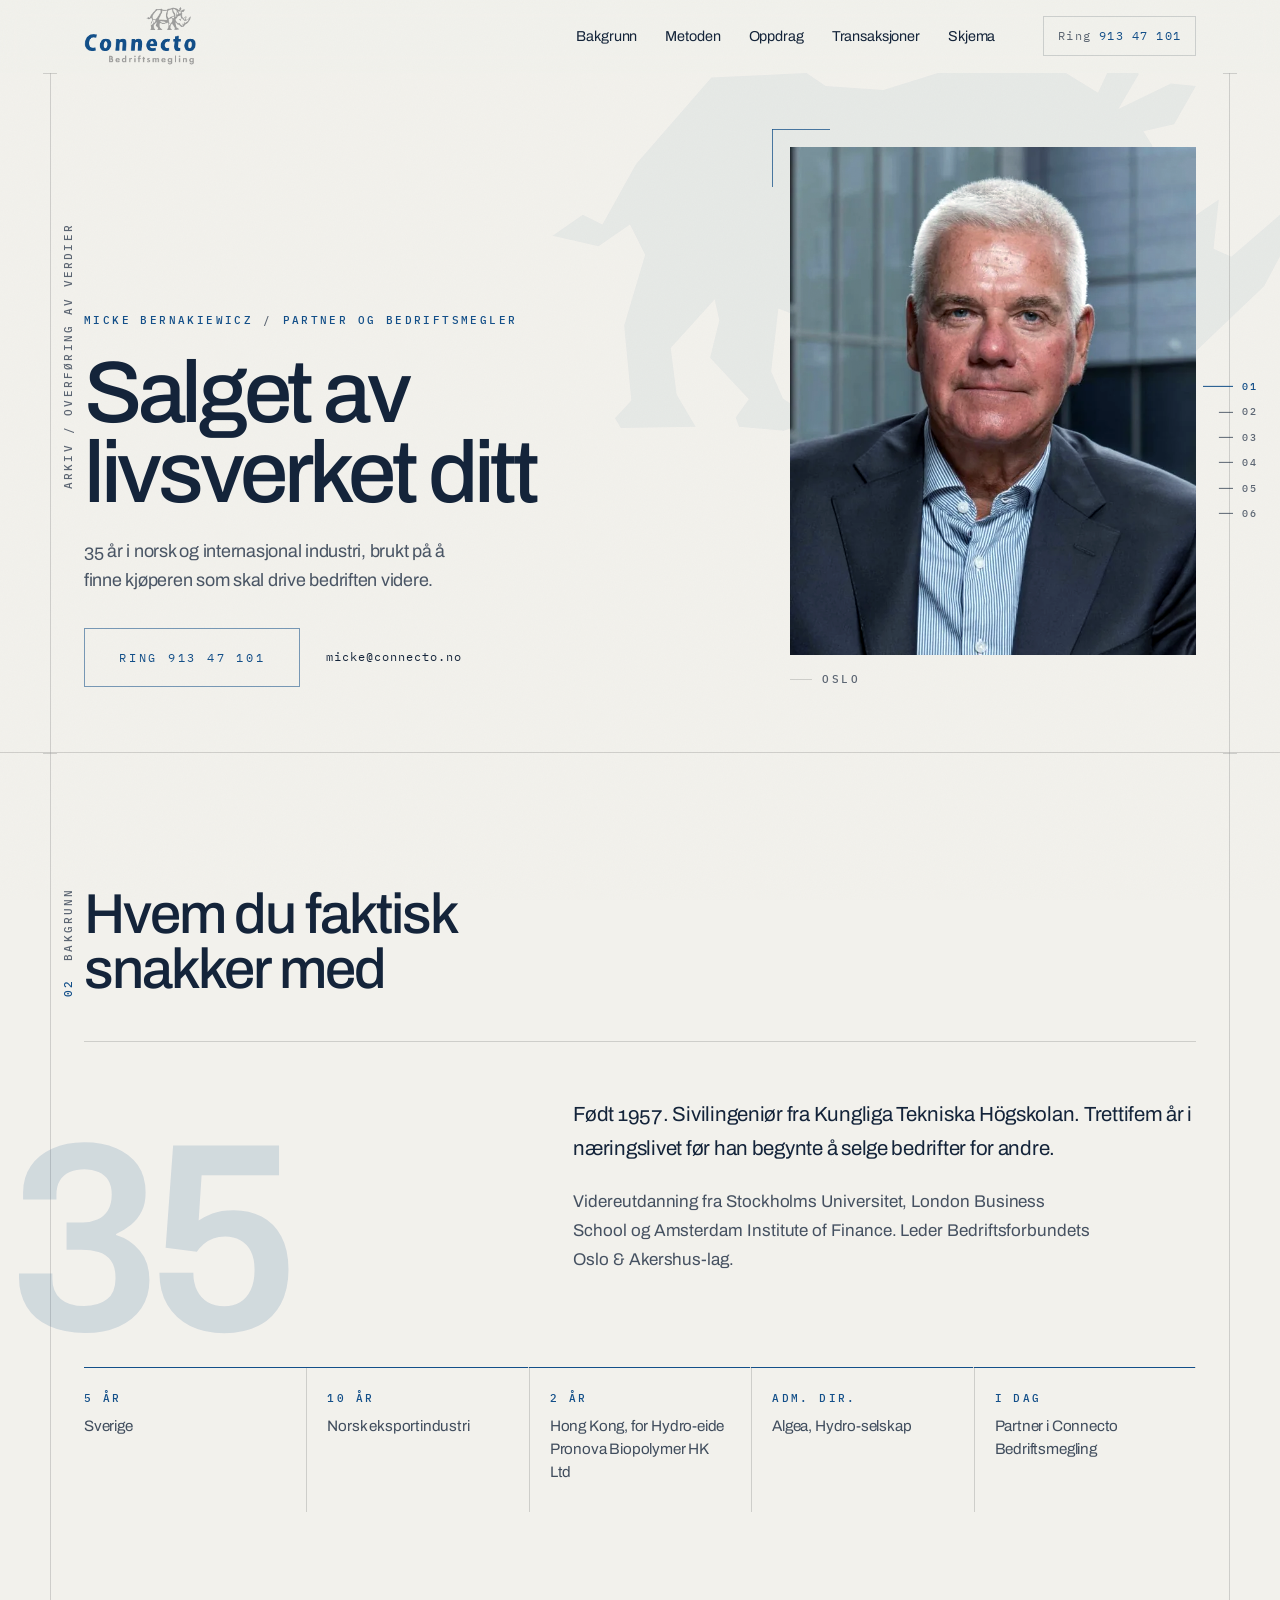
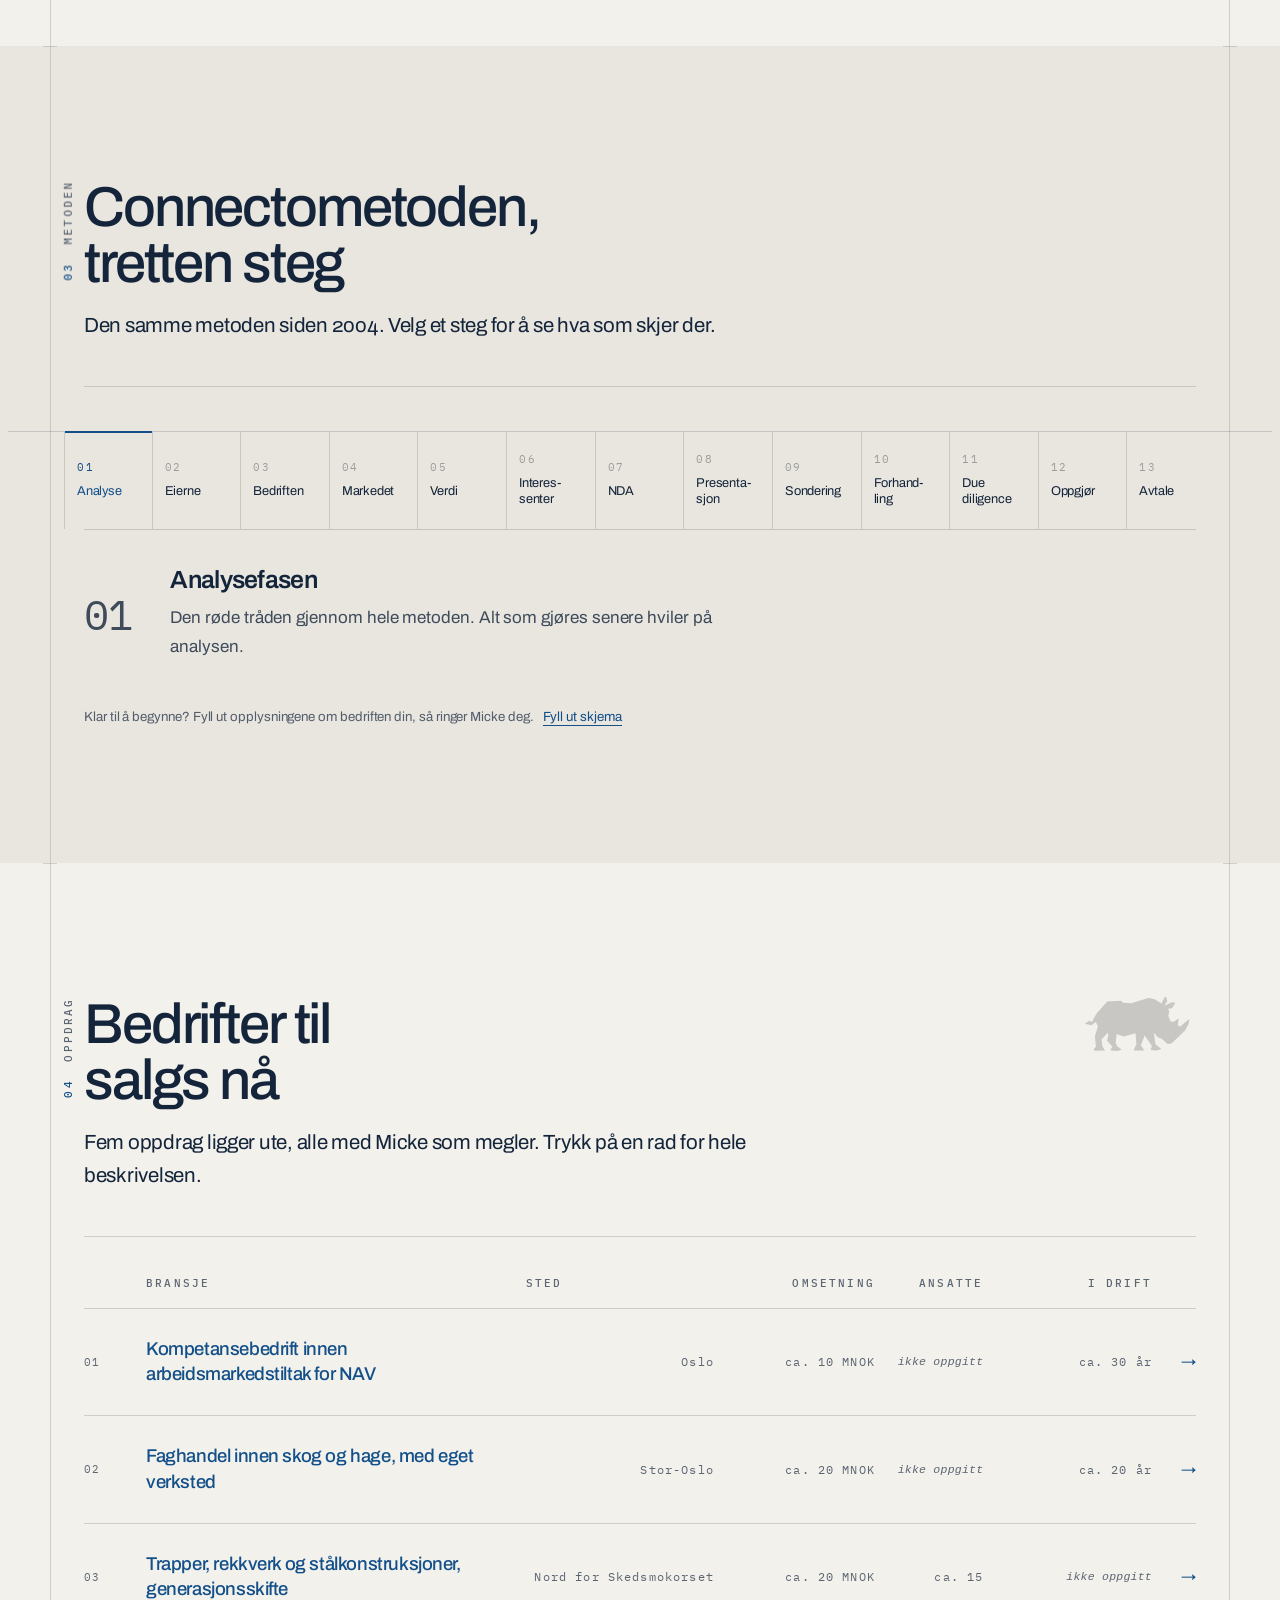
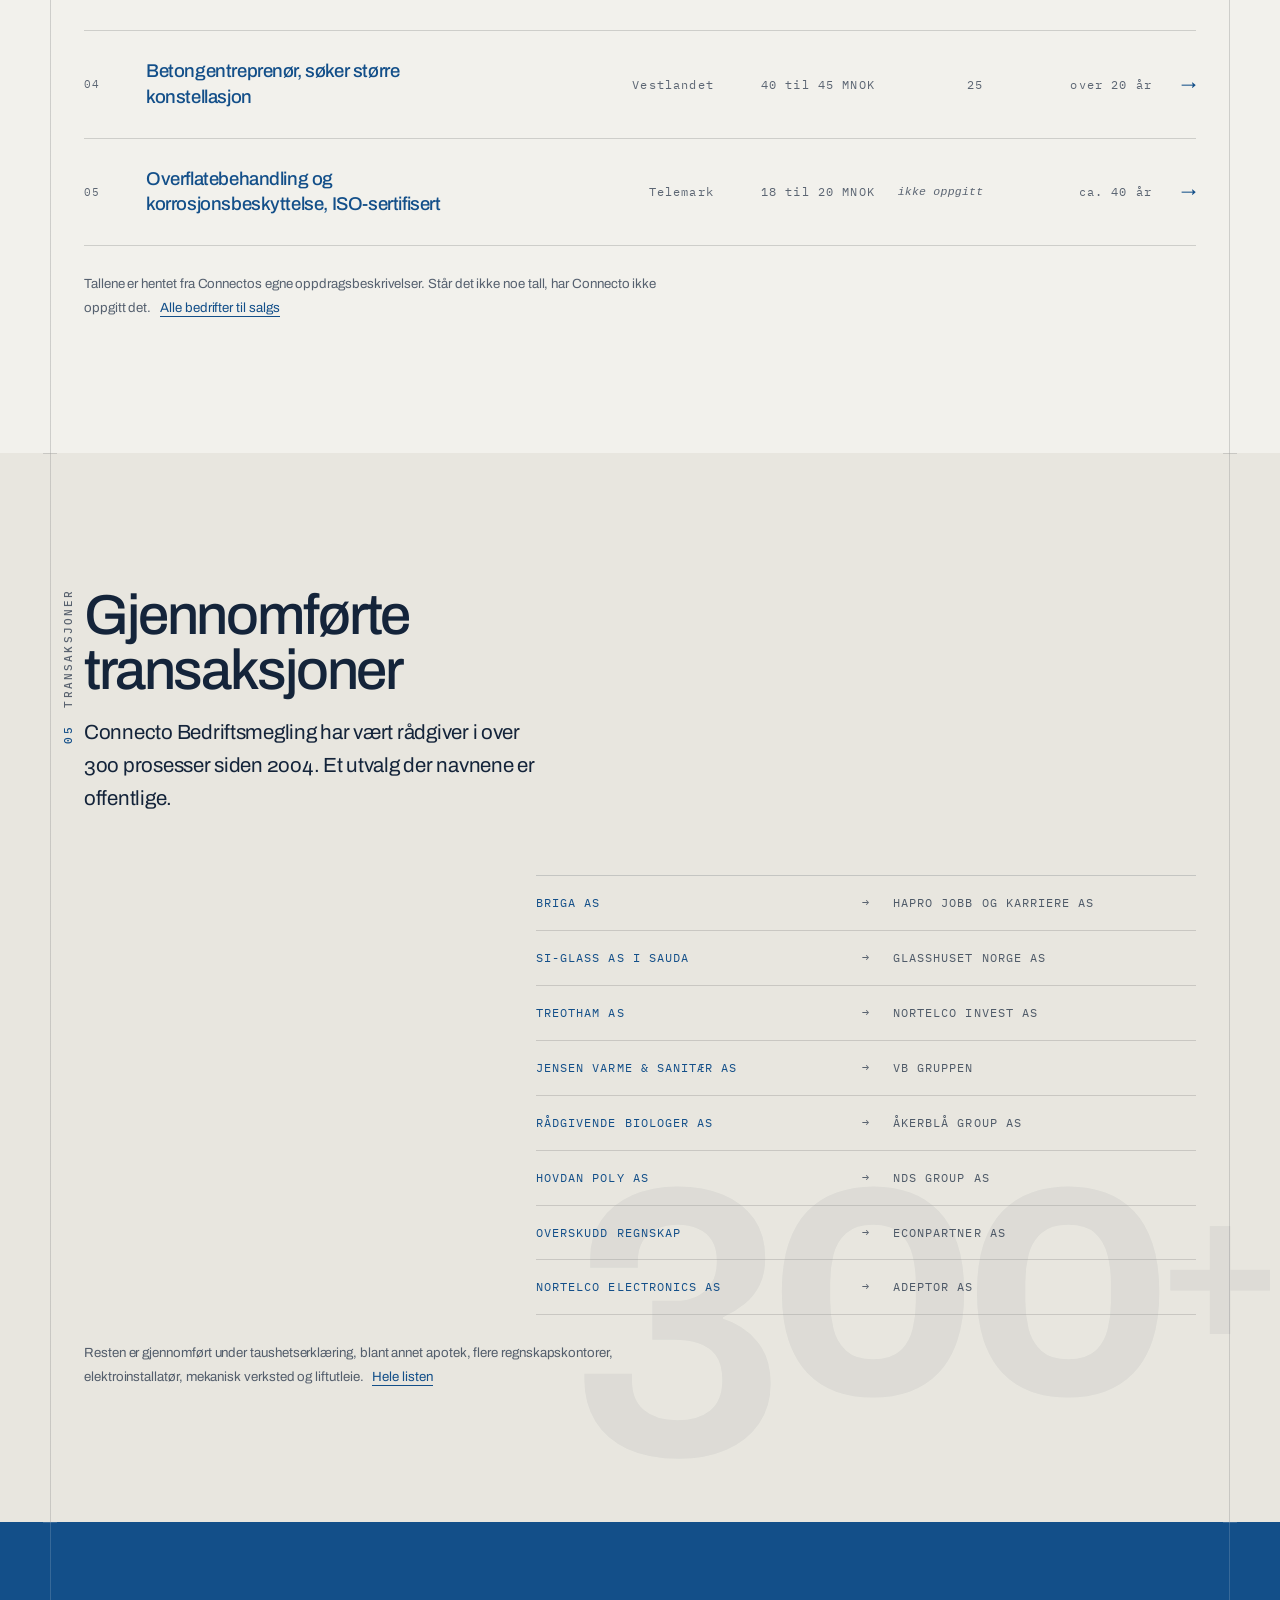
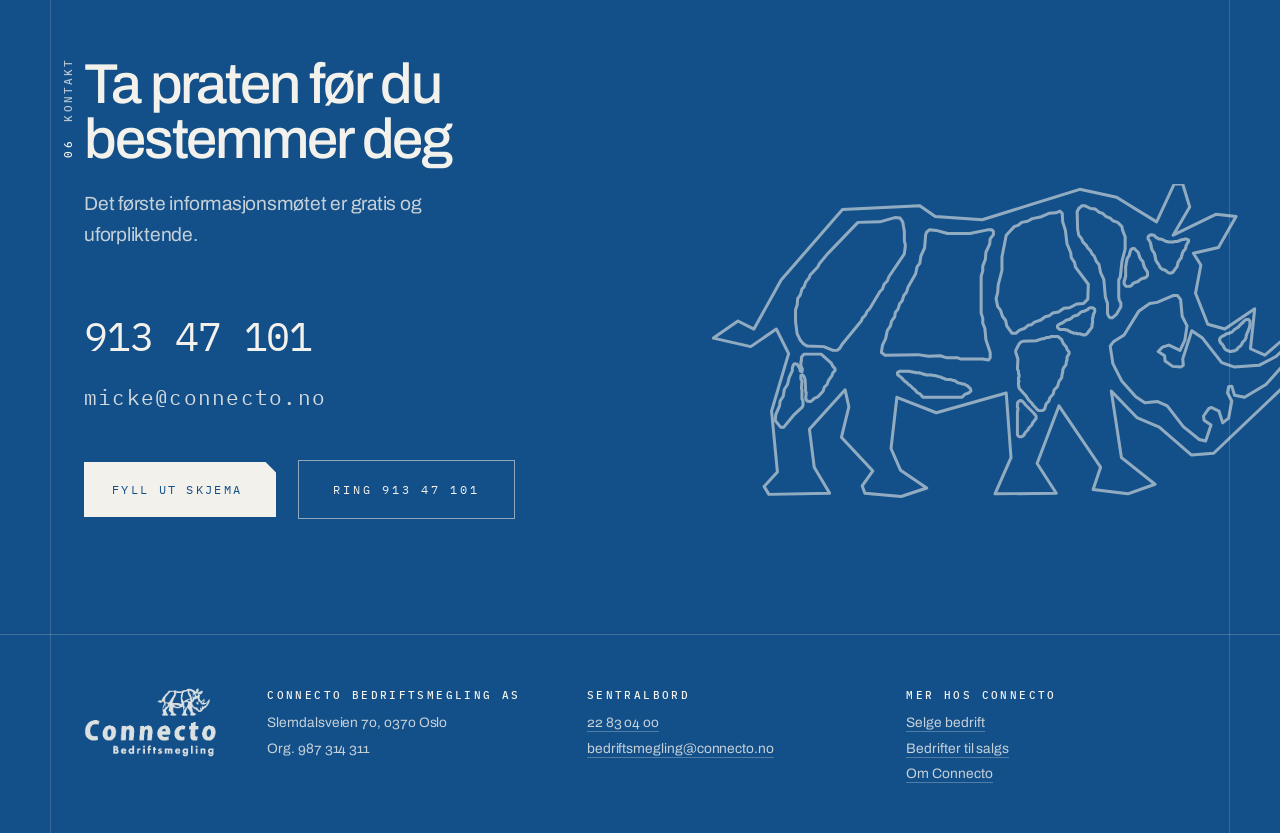
==== commit 83f03008: "Neshornet holder seg unna teksten, tankestreker ut, kortene bruker sidens eget hover" ====
--- a/index.html
+++ b/index.html
@@ -221,7 +221,7 @@
         <span class="row__t">Kompetansebedrift innen arbeidsmarkedstiltak for NAV</span>
         <span class="row__d">Oslo</span>
         <span class="row__d">ca. 10 MNOK</span>
-        <span class="row__d is-na">&ndash;</span>
+        <span class="row__d is-na">ikke oppgitt</span>
         <span class="row__d">ca. 30 &aring;r</span>
         <span class="row__a" aria-hidden="true">&rarr;</span>
       </a>
@@ -231,7 +231,7 @@
         <span class="row__t">Faghandel innen skog og hage, med eget verksted</span>
         <span class="row__d">Stor-Oslo</span>
         <span class="row__d">ca. 20 MNOK</span>
-        <span class="row__d is-na">&ndash;</span>
+        <span class="row__d is-na">ikke oppgitt</span>
         <span class="row__d">ca. 20 &aring;r</span>
         <span class="row__a" aria-hidden="true">&rarr;</span>
       </a>
@@ -242,7 +242,7 @@
         <span class="row__d">Nord for Skedsmokorset</span>
         <span class="row__d">ca. 20 MNOK</span>
         <span class="row__d">ca. 15</span>
-        <span class="row__d is-na">&ndash;</span>
+        <span class="row__d is-na">ikke oppgitt</span>
         <span class="row__a" aria-hidden="true">&rarr;</span>
       </a>
 
@@ -261,13 +261,13 @@
         <span class="row__t">Overflatebehandling og korrosjonsbeskyttelse, ISO-sertifisert</span>
         <span class="row__d">Telemark</span>
         <span class="row__d">18 til 20 MNOK</span>
-        <span class="row__d is-na">&ndash;</span>
+        <span class="row__d is-na">ikke oppgitt</span>
         <span class="row__d">ca. 40 &aring;r</span>
         <span class="row__a" aria-hidden="true">&rarr;</span>
       </a>
     </div>
 
-    <p class="fine">Tallene er hentet fra Connectos egne oppdragsbeskrivelser. Strek betyr at tallet ikke er oppgitt der.
+    <p class="fine">Tallene er hentet fra Connectos egne oppdragsbeskrivelser. St&aring;r det ikke noe tall, har Connecto ikke oppgitt det.
       <a class="ul" href="https://connecto.no/bedrifter-til-salgs/">Alle bedrifter til salgs</a></p>
   </div>
 </section>
--- a/styles.css
+++ b/styles.css
@@ -580,3 +580,22 @@
 /* the filing tab, inverted for the navy field */
 .tab--inv{background:var(--paper);color:var(--navy)}
 .tab--inv:hover{background:#FFFFFF}
+
+/* 11. The rhinoceros is a watermark, not a neighbour. Measured at 1024 and
+       1440 the contact headline and the footer address ran straight into it,
+       so the mark now starts past the middle of the section and the text keeps
+       a measure instead of running the full width of the sheet. */
+.kontakt__h{max-width:16ch}
+@media(min-width:820px){
+  .kontakt__rhino{left:54%;right:-6%;width:auto}
+}
+/* Under 820px er det ingen plass ved siden av teksten, saa neshornet ligger bak
+   den. Da maa streken ned i tekstur, ikke ligge og konkurrere med bokstavene. */
+@media(max-width:819px){
+  .kontakt__rhino .rh-ghost{stroke:rgba(242,241,236,.07)}
+  .kontakt__rhino .rh-draw{stroke:rgba(242,241,236,.2)}
+}
+
+/* "ikke oppgitt" er en opplysning om at noe mangler, ikke en verdi, saa den
+   settes lettere enn tallene den staar sammen med */
+.row__d.is-na{color:var(--label);font-style:italic;letter-spacing:.02em}
